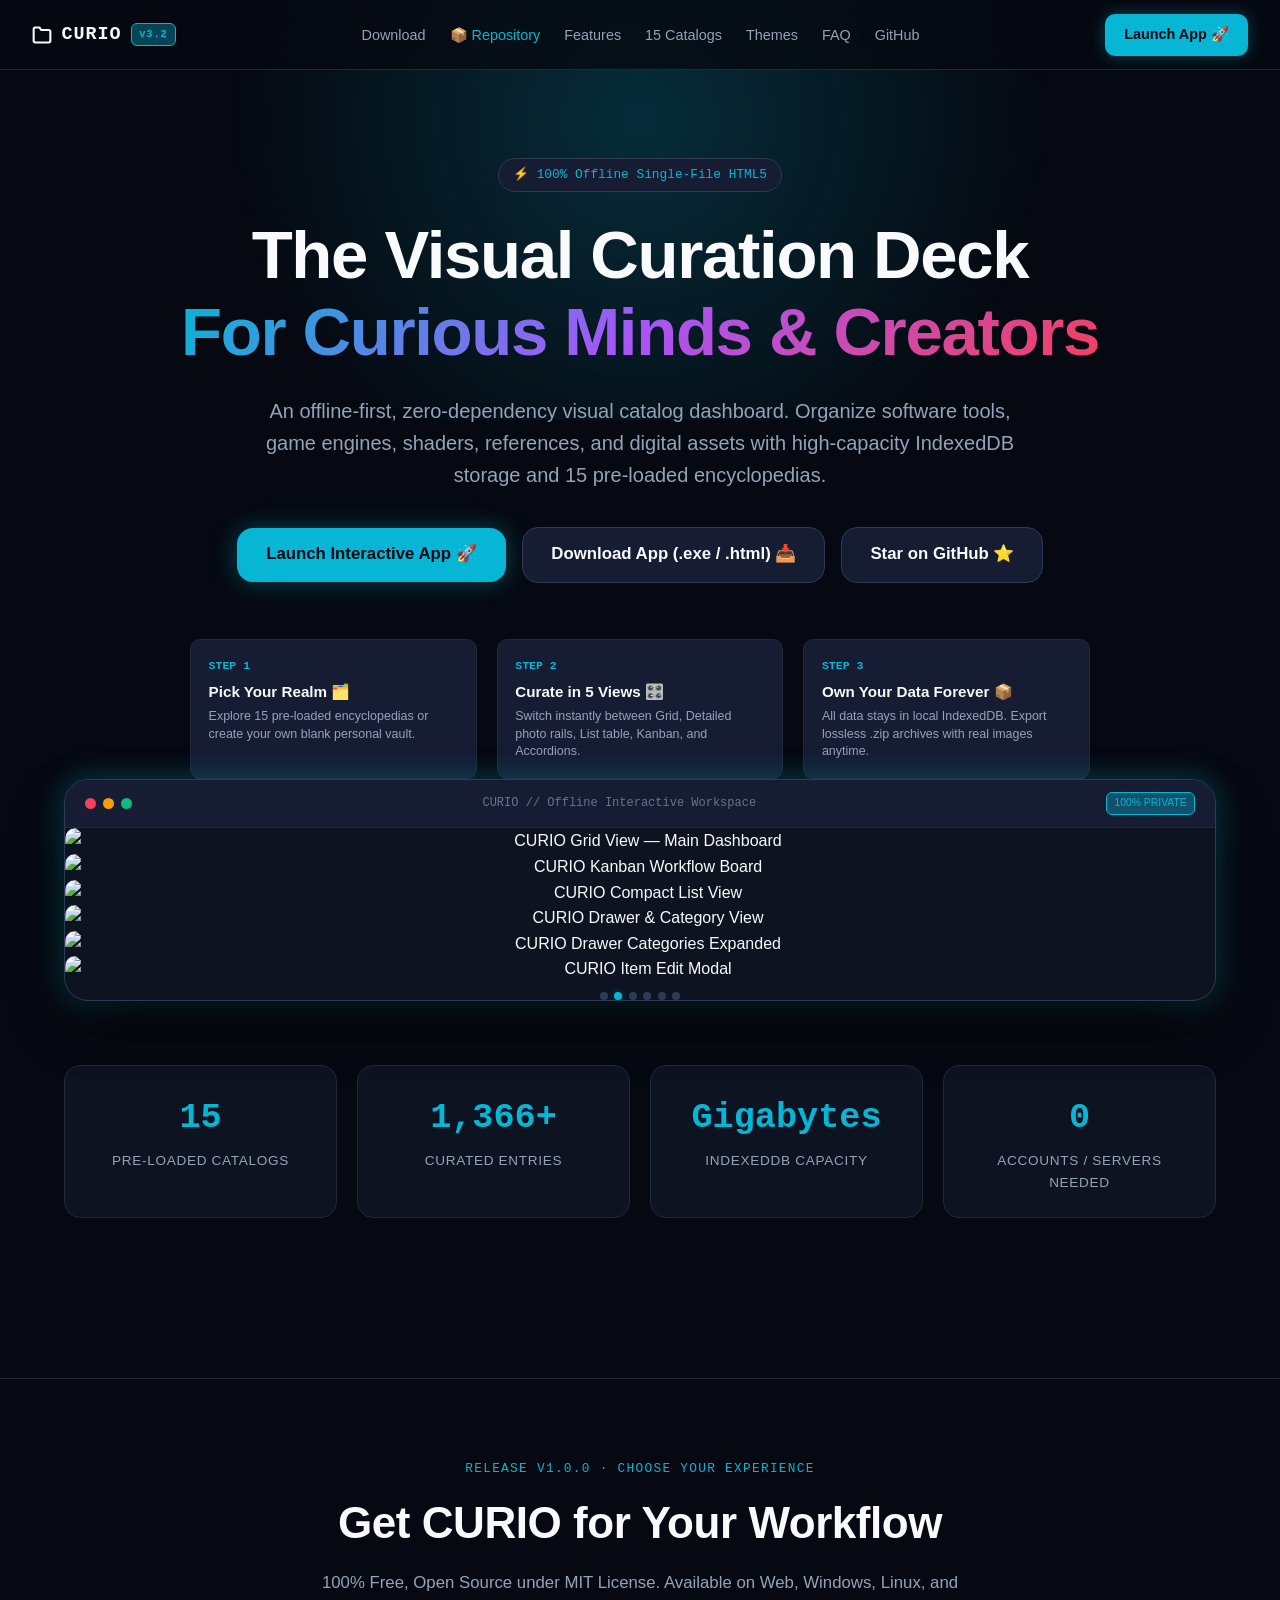
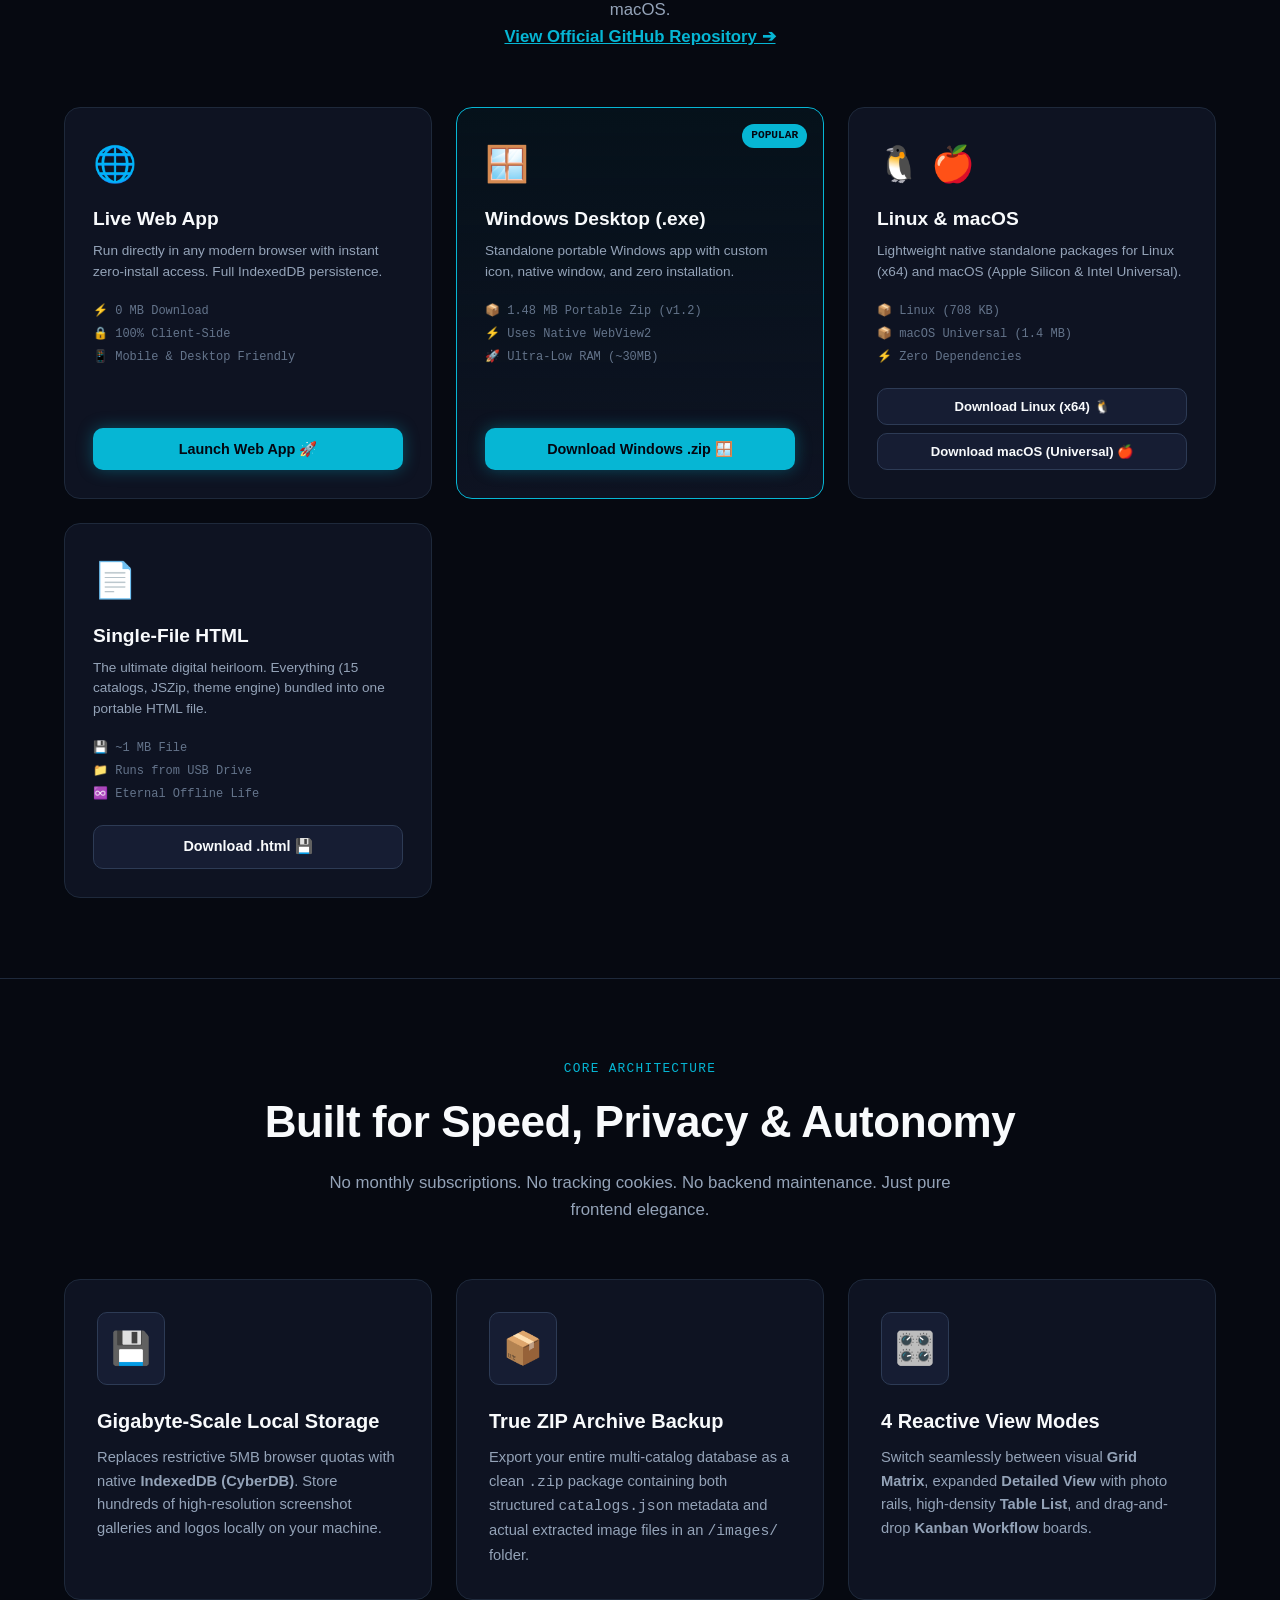
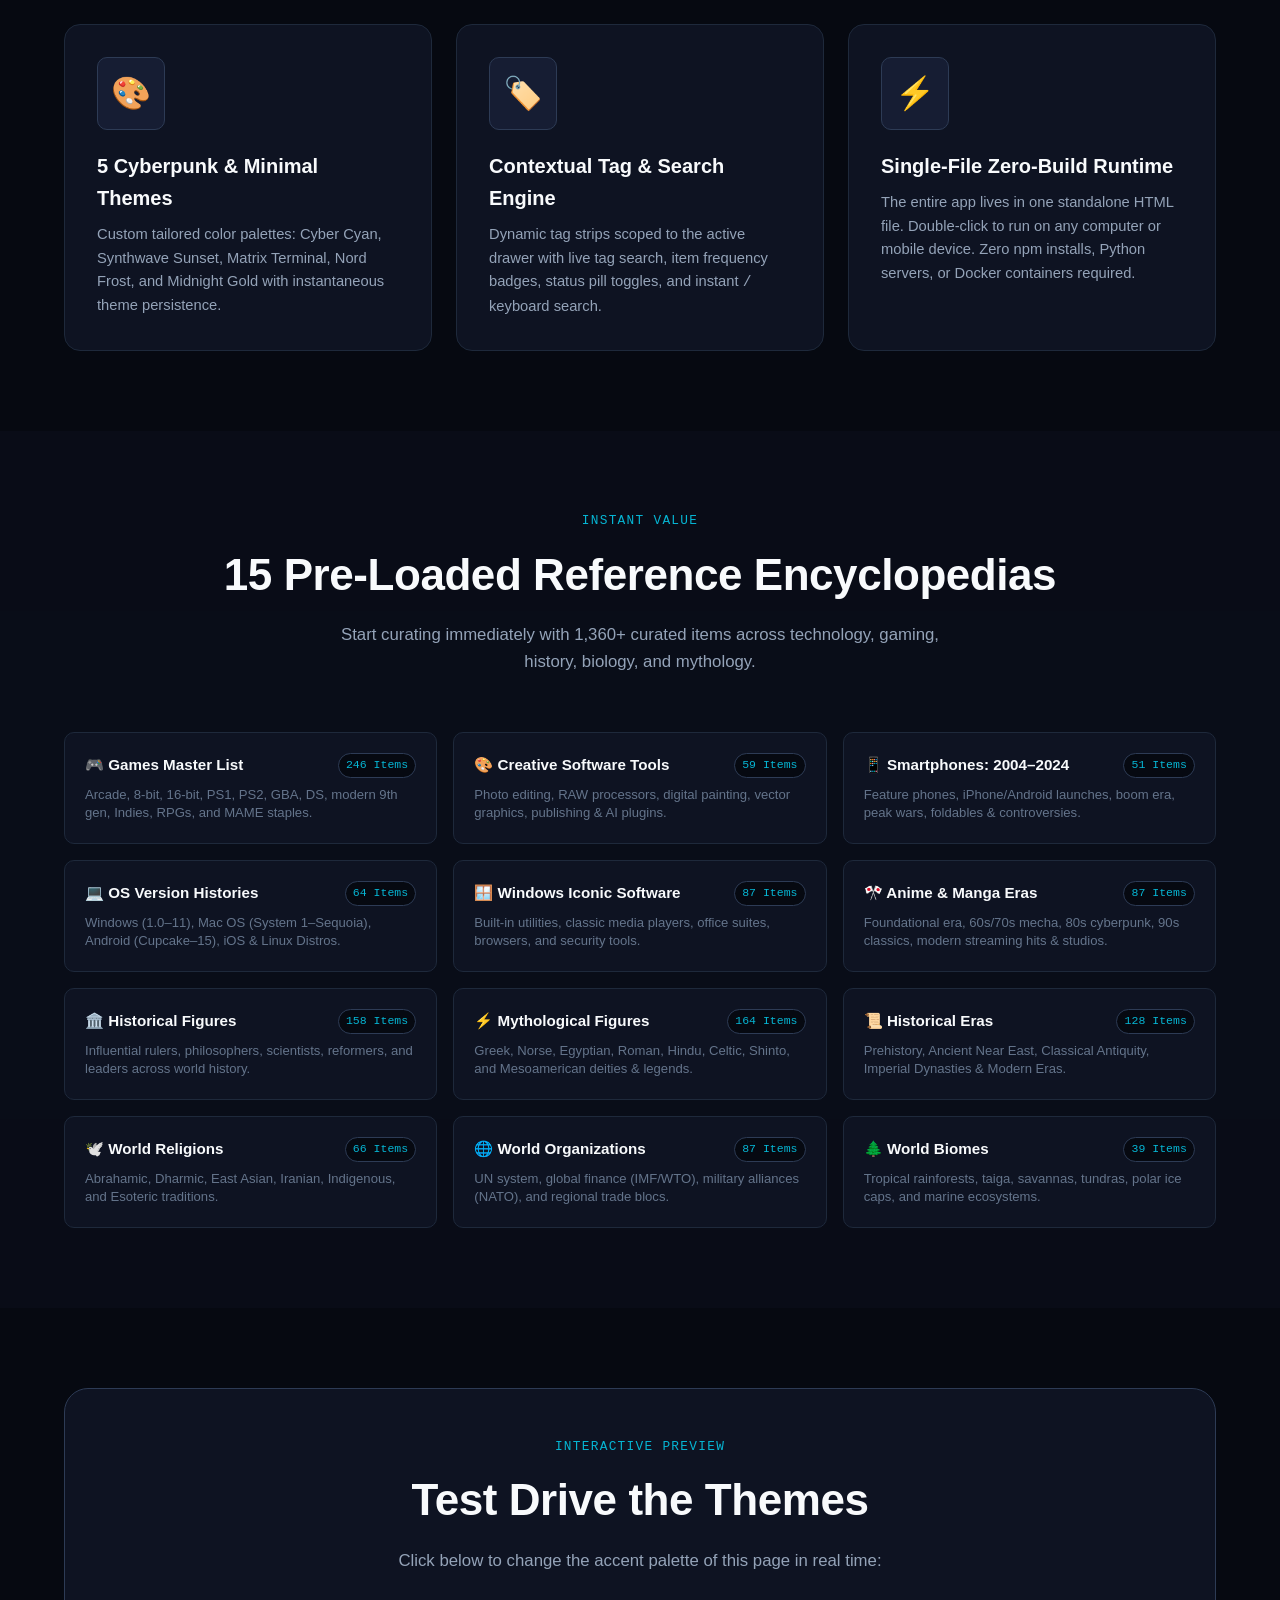
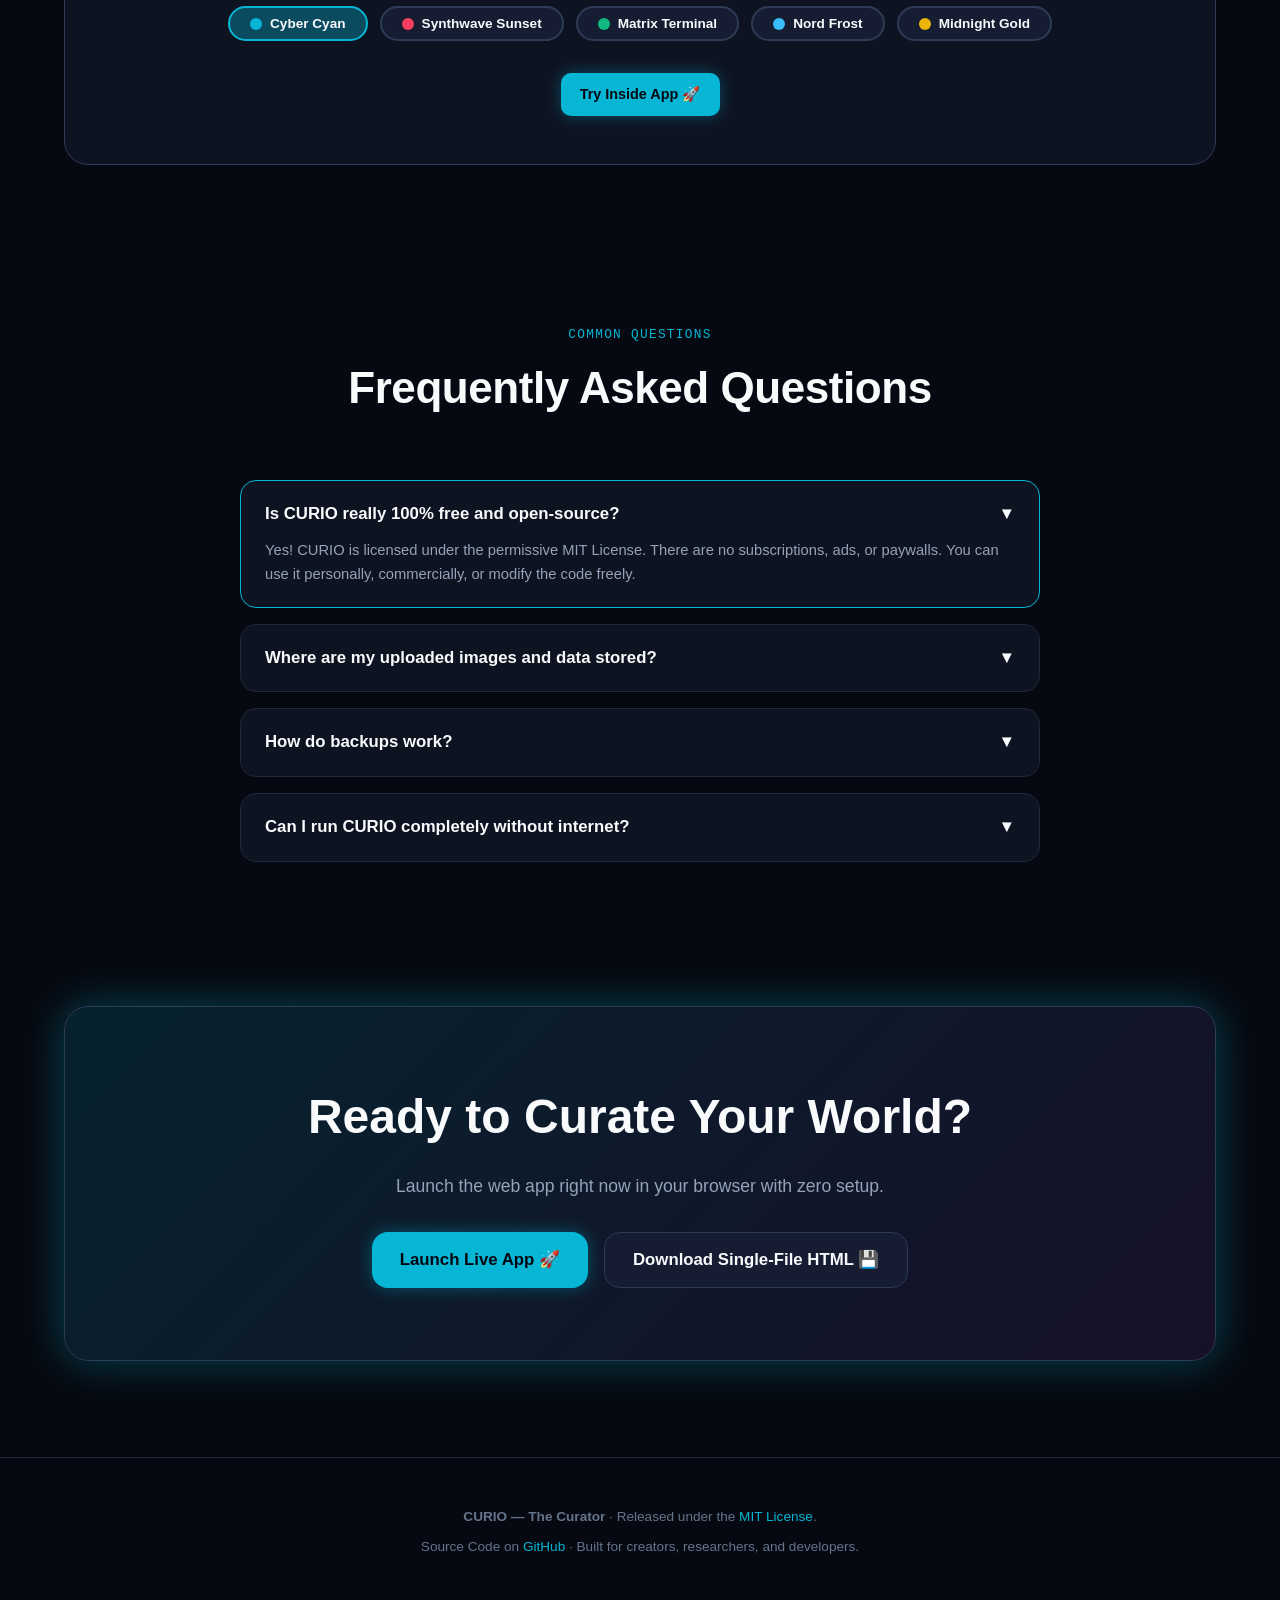
==== index.html @ 0dc80db2 "Fix dead links, update repository URLs to fldlvgox-ux/Curio, and update Windows v1.2 zip" ====
<!DOCTYPE html>
<html lang="en">
<head>
  <meta charset="UTF-8">
  <meta name="viewport" content="width=device-width, initial-scale=1.0">
  <link rel="icon" type="image/svg+xml" href="logo.svg">
  <title>CURIO — The Offline-First Visual Curator & Catalog Dashboard</title>
  <meta name="description" content="A lightweight, zero-dependency visual catalog and curation dashboard for game developers, digital artists, researchers, and creators. Powered by IndexedDB with 15 pre-loaded reference encyclopedias.">
  <meta property="og:title" content="CURIO — The Curator">
  <meta property="og:description" content="Offline-first, single-file visual catalog with 1,360+ curated items, IndexedDB gigabyte storage, and 5 cyberpunk themes.">
  <meta property="og:image" content="Screenshots/curio-dashboard.png">
  <meta property="og:type" content="website">

  <style>
    :root {
      --bg-base: #060911;
      --bg-surface: #0e1322;
      --bg-surface-raised: #161d33;
      --bg-surface-hover: #1e2745;
      --border-subtle: #1e293b;
      --border-medium: #2d3b55;
      --border-bright: #06b6d4;
      
      --text-main: #f8fafc;
      --text-muted: #94a3b8;
      --text-dim: #64748b;
      
      --accent-cyan: #06b6d4;
      --accent-cyan-glow: rgba(6, 182, 212, 0.35);
      --accent-magenta: #f43f5e;
      --accent-emerald: #10b981;
      --accent-amber: #f59e0b;
      --accent-purple: #a855f7;

      --radius-sm: 6px;
      --radius-md: 10px;
      --radius-lg: 16px;
      --radius-xl: 24px;
      --font-sans: -apple-system, BlinkMacSystemFont, "Segoe UI", Roboto, Oxygen, Ubuntu, Cantarell, "Helvetica Neue", sans-serif;
      --font-mono: ui-monospace, SFMono-Regular, Menlo, Monaco, Consolas, "Courier New", monospace;
    }

    [data-theme="synthwave"] {
      --bg-base: #0a0614;
      --bg-surface: #140d28;
      --bg-surface-raised: #20153f;
      --border-subtle: #291a52;
      --border-bright: #f43f5e;
      --accent-cyan: #f43f5e;
      --accent-cyan-glow: rgba(244, 63, 94, 0.35);
    }

    [data-theme="matrix"] {
      --bg-base: #020703;
      --bg-surface: #061208;
      --bg-surface-raised: #0d2210;
      --border-subtle: #133318;
      --border-bright: #10b981;
      --accent-cyan: #10b981;
      --accent-cyan-glow: rgba(16, 185, 129, 0.35);
    }

    [data-theme="nord"] {
      --bg-base: #12151c;
      --bg-surface: #1b202a;
      --bg-surface-raised: #242b39;
      --border-subtle: #2d3648;
      --border-bright: #38bdf8;
      --accent-cyan: #38bdf8;
      --accent-cyan-glow: rgba(56, 189, 248, 0.35);
    }

    [data-theme="midnight"] {
      --bg-base: #060608;
      --bg-surface: #0f0f13;
      --bg-surface-raised: #18181f;
      --border-subtle: #22222c;
      --border-bright: #eab308;
      --accent-cyan: #eab308;
      --accent-cyan-glow: rgba(234, 179, 8, 0.35);
    }

    * {
      box-sizing: border-box;
      margin: 0;
      padding: 0;
    }

    html {
      scroll-behavior: smooth;
    }

    body {
      font-family: var(--font-sans);
      background-color: var(--bg-base);
      color: var(--text-main);
      line-height: 1.6;
      overflow-x: hidden;
      transition: background-color 0.3s ease;
    }

    /* Ambient Glow Backgrounds */
    .ambient-glow {
      position: fixed;
      top: -20%;
      left: 50%;
      transform: translateX(-50%);
      width: 1000px;
      height: 600px;
      background: radial-gradient(circle, var(--accent-cyan-glow) 0%, rgba(0,0,0,0) 70%);
      pointer-events: none;
      z-index: 0;
      opacity: 0.6;
      transition: background 0.4s ease;
    }

    /* Navigation */
    .navbar {
      position: sticky;
      top: 0;
      z-index: 100;
      backdrop-filter: blur(16px);
      -webkit-backdrop-filter: blur(16px);
      background: rgba(6, 9, 17, 0.75);
      border-bottom: 1px solid var(--border-subtle);
      padding: 0.85rem 2rem;
      display: flex;
      align-items: center;
      justify-content: space-between;
    }

    .nav-brand {
      display: flex;
      align-items: center;
      gap: 0.6rem;
      text-decoration: none;
      color: var(--text-main);
      font-family: var(--font-mono);
      font-weight: 800;
      font-size: 1.15rem;
      letter-spacing: 0.05em;
    }

    .nav-badge {
      font-size: 0.65rem;
      background: var(--accent-cyan-glow);
      color: var(--accent-cyan);
      border: 1px solid var(--accent-cyan);
      padding: 0.15rem 0.45rem;
      border-radius: var(--radius-sm);
    }

    .nav-links {
      display: flex;
      align-items: center;
      gap: 1.5rem;
      list-style: none;
    }

    .nav-links a {
      color: var(--text-muted);
      text-decoration: none;
      font-size: 0.9rem;
      font-weight: 500;
      transition: color 0.15s ease;
    }

    .nav-links a:hover {
      color: var(--accent-cyan);
    }

    .nav-actions {
      display: flex;
      align-items: center;
      gap: 0.75rem;
    }

    /* Buttons */
    .btn {
      display: inline-flex;
      align-items: center;
      justify-content: center;
      gap: 0.5rem;
      padding: 0.6rem 1.2rem;
      border-radius: var(--radius-md);
      font-size: 0.9rem;
      font-weight: 600;
      cursor: pointer;
      text-decoration: none;
      transition: all 0.2s ease;
      border: none;
    }

    .btn-primary {
      background: var(--accent-cyan);
      color: #040711;
      box-shadow: 0 0 16px var(--accent-cyan-glow);
    }

    .btn-primary:hover {
      transform: translateY(-2px);
      box-shadow: 0 0 24px var(--accent-cyan-glow);
    }

    .btn-secondary {
      background: var(--bg-surface-raised);
      color: var(--text-main);
      border: 1px solid var(--border-medium);
    }

    .btn-secondary:hover {
      background: var(--bg-surface-hover);
      border-color: var(--accent-cyan);
      color: var(--accent-cyan);
    }

    .btn-lg {
      padding: 0.85rem 1.75rem;
      font-size: 1.05rem;
      border-radius: var(--radius-lg);
    }

    /* Container */
    .container {
      max-width: 1200px;
      margin: 0 auto;
      padding: 0 1.5rem;
      position: relative;
      z-index: 1;
    }

    /* Hero Section */
    .hero {
      padding: 5.5rem 0 4rem;
      text-align: center;
    }

    .hero-pill {
      display: inline-flex;
      align-items: center;
      gap: 0.5rem;
      padding: 0.35rem 0.85rem;
      border-radius: 9999px;
      background: var(--bg-surface-raised);
      border: 1px solid var(--border-medium);
      color: var(--accent-cyan);
      font-family: var(--font-mono);
      font-size: 0.8rem;
      margin-bottom: 1.5rem;
    }

    .hero-title {
      font-size: clamp(2.5rem, 6vw, 4.2rem);
      font-weight: 800;
      line-height: 1.15;
      letter-spacing: -0.02em;
      margin-bottom: 1.5rem;
    }

    .hero-title .gradient-text {
      background: linear-gradient(135deg, var(--accent-cyan) 0%, #a855f7 50%, #f43f5e 100%);
      -webkit-background-clip: text;
      -webkit-text-fill-color: transparent;
    }

    .hero-subtitle {
      font-size: clamp(1.05rem, 2vw, 1.25rem);
      color: var(--text-muted);
      max-width: 760px;
      margin: 0 auto 2.25rem;
      font-weight: 400;
    }

    .hero-cta-row {
      display: flex;
      align-items: center;
      justify-content: center;
      gap: 1rem;
      flex-wrap: wrap;
      margin-bottom: 3.5rem;
    }

    /* Hero App Window Preview */
    .hero-window {
      background: var(--bg-surface);
      border: 1px solid var(--border-medium);
      border-radius: var(--radius-xl);
      box-shadow: 0 25px 60px -15px rgba(0,0,0,0.8), 0 0 30px var(--accent-cyan-glow);
      overflow: hidden;
      position: relative;
    }

    .window-header {
      background: var(--bg-surface-raised);
      border-bottom: 1px solid var(--border-subtle);
      padding: 0.75rem 1.25rem;
      display: flex;
      align-items: center;
      justify-content: space-between;
    }

    .window-dots {
      display: flex;
      gap: 0.45rem;
    }

    .window-dot {
      width: 11px;
      height: 11px;
      border-radius: 50%;
    }

    .hero-window img {
      width: 100%;
      height: auto;
      display: block;
    }

    /* Badges Ribbon */
    .stats-ribbon {
      display: grid;
      grid-template-columns: repeat(auto-fit, minmax(200px, 1fr));
      gap: 1.25rem;
      margin: 4rem 0 6rem;
    }

    .stat-box {
      background: var(--bg-surface);
      border: 1px solid var(--border-subtle);
      border-radius: var(--radius-lg);
      padding: 1.5rem;
      text-align: center;
    }

    .stat-number {
      font-size: 2.2rem;
      font-weight: 800;
      color: var(--accent-cyan);
      font-family: var(--font-mono);
      margin-bottom: 0.25rem;
    }

    .stat-label {
      font-size: 0.85rem;
      color: var(--text-muted);
      text-transform: uppercase;
      letter-spacing: 0.05em;
    }

    /* Section Styles */
    .section {
      padding: 5rem 0;
    }

    .section-header {
      text-align: center;
      margin-bottom: 3.5rem;
    }

    .section-tag {
      font-family: var(--font-mono);
      font-size: 0.8rem;
      color: var(--accent-cyan);
      text-transform: uppercase;
      letter-spacing: 0.1em;
      margin-bottom: 0.5rem;
      display: block;
    }

    .section-title {
      font-size: clamp(2rem, 4vw, 2.75rem);
      font-weight: 800;
      letter-spacing: -0.01em;
      margin-bottom: 0.75rem;
    }

    .section-subtitle {
      font-size: 1.05rem;
      color: var(--text-muted);
      max-width: 650px;
      margin: 0 auto;
    }

    /* Feature Cards */
    .feature-grid {
      display: grid;
      grid-template-columns: repeat(auto-fit, minmax(320px, 1fr));
      gap: 1.5rem;
    }

    .feature-card {
      background: var(--bg-surface);
      border: 1px solid var(--border-subtle);
      border-radius: var(--radius-lg);
      padding: 2rem;
      transition: all 0.25s ease;
      position: relative;
      overflow: hidden;
    }

    .feature-card:hover {
      border-color: var(--border-bright);
      transform: translateY(-4px);
      box-shadow: 0 15px 35px -10px rgba(0,0,0,0.5);
    }

    .feature-icon {
      font-size: 2rem;
      margin-bottom: 1.25rem;
      display: inline-block;
      padding: 0.6rem 0.8rem;
      border-radius: var(--radius-md);
      background: var(--bg-surface-raised);
      border: 1px solid var(--border-medium);
    }

    .feature-title {
      font-size: 1.25rem;
      font-weight: 700;
      margin-bottom: 0.6rem;
      color: var(--text-main);
    }

    .feature-desc {
      color: var(--text-muted);
      font-size: 0.92rem;
      line-height: 1.6;
    }

    /* Catalogs Grid */
    .catalogs-grid {
      display: grid;
      grid-template-columns: repeat(auto-fit, minmax(280px, 1fr));
      gap: 1rem;
    }

    .catalog-item-card {
      background: var(--bg-surface);
      border: 1px solid var(--border-subtle);
      border-radius: var(--radius-md);
      padding: 1.25rem;
      display: flex;
      flex-direction: column;
      gap: 0.5rem;
      transition: all 0.2s ease;
    }

    .catalog-item-card:hover {
      background: var(--bg-surface-raised);
      border-color: var(--accent-cyan);
    }

    .cat-head {
      display: flex;
      align-items: center;
      justify-content: space-between;
    }

    .cat-title {
      font-weight: 700;
      font-size: 0.95rem;
      color: var(--text-main);
    }

    .cat-badge {
      font-family: var(--font-mono);
      font-size: 0.72rem;
      background: var(--bg-base);
      color: var(--accent-cyan);
      border: 1px solid var(--border-medium);
      padding: 0.15rem 0.45rem;
      border-radius: 9999px;
    }

    .cat-desc {
      font-size: 0.82rem;
      color: var(--text-dim);
      line-height: 1.4;
    }

    /* Interactive Theme Preview Box */
    .theme-showcase {
      background: var(--bg-surface);
      border: 1px solid var(--border-medium);
      border-radius: var(--radius-xl);
      padding: 3rem 2rem;
      text-align: center;
    }

    .theme-picker-row {
      display: flex;
      justify-content: center;
      gap: 0.75rem;
      flex-wrap: wrap;
      margin: 2rem 0;
    }

    .theme-pill-btn {
      background: var(--bg-surface-raised);
      border: 2px solid var(--border-medium);
      border-radius: 9999px;
      padding: 0.5rem 1.25rem;
      color: var(--text-main);
      font-size: 0.85rem;
      font-weight: 600;
      cursor: pointer;
      display: flex;
      align-items: center;
      gap: 0.5rem;
      transition: all 0.15s ease;
    }

    .theme-pill-btn:hover {
      border-color: var(--border-bright);
    }

    .theme-pill-btn.active {
      border-color: var(--accent-cyan);
      background: var(--accent-cyan-glow);
    }

    /* FAQ Accordion */
    .faq-list {
      max-width: 800px;
      margin: 0 auto;
      display: flex;
      flex-direction: column;
      gap: 1rem;
    }

    .faq-item {
      background: var(--bg-surface);
      border: 1px solid var(--border-subtle);
      border-radius: var(--radius-lg);
      padding: 1.25rem 1.5rem;
      cursor: pointer;
      transition: all 0.2s ease;
    }

    .faq-item:hover {
      border-color: var(--border-medium);
    }

    .faq-question {
      font-weight: 700;
      font-size: 1.05rem;
      display: flex;
      justify-content: space-between;
      align-items: center;
    }

    .faq-answer {
      margin-top: 0.75rem;
      color: var(--text-muted);
      font-size: 0.92rem;
      line-height: 1.6;
      display: none;
    }

    .faq-item.open .faq-answer {
      display: block;
    }

    .faq-item.open {
      border-color: var(--accent-cyan);
    }

    /* CTA Section */
    .cta-banner {
      background: linear-gradient(135deg, rgba(6, 182, 212, 0.15) 0%, rgba(168, 85, 247, 0.1) 100%);
      border: 1px solid var(--border-medium);
      border-radius: var(--radius-xl);
      padding: 4.5rem 2rem;
      text-align: center;
      margin: 4rem 0 6rem;
      box-shadow: 0 0 40px var(--accent-cyan-glow);
    }

    /* Footer */
    .footer {
      border-top: 1px solid var(--border-subtle);
      padding: 3rem 0;
      text-align: center;
      color: var(--text-dim);
      font-size: 0.85rem;
    }

    .footer a {
      color: var(--accent-cyan);
      text-decoration: none;
    }

    @media (max-width: 768px) {
      .nav-links { display: none; }
      .hero { padding: 3.5rem 0 2.5rem; }
    }
  
    /* Screenshot Carousel */
    .screenshot-carousel {
      width: 100%;
      position: relative;
      border-radius: var(--radius-md);
      overflow: hidden;
    }

    .carousel-img {
      width: 100%;
      display: none;
      border-radius: var(--radius-md);
      object-fit: cover;
    }

    .carousel-img.active {
      display: block;
      animation: fadeInSlide 0.4s ease;
    }

    @keyframes fadeInSlide {
      from { opacity: 0; transform: scale(0.98); }
      to { opacity: 1; transform: scale(1); }
    }

    .carousel-dots {
      display: flex;
      justify-content: center;
      gap: 0.4rem;
      margin-top: 0.6rem;
    }

    .carousel-dot {
      width: 8px;
      height: 8px;
      border-radius: 50%;
      background: var(--border-medium);
      cursor: pointer;
      transition: background 0.2s ease;
    }

    .carousel-dot.active {
      background: var(--accent-cyan);
      box-shadow: 0 0 6px var(--accent-cyan-glow);
    }

  
    /* --- 3-TIER DOWNLOAD MATRIX --- */
    .download-grid {
      display: grid;
      grid-template-columns: repeat(auto-fit, minmax(280px, 1fr));
      gap: 1.5rem;
      margin-top: 2rem;
    }

    .download-card {
      background: var(--bg-surface);
      border: 1px solid var(--border-subtle);
      border-radius: var(--radius-lg);
      padding: 1.75rem;
      display: flex;
      flex-direction: column;
      justify-content: space-between;
      position: relative;
      overflow: hidden;
      transition: all 0.25s ease;
    }

    .download-card:hover {
      border-color: var(--accent-cyan);
      transform: translateY(-4px);
      box-shadow: 0 15px 35px -10px rgba(0, 0, 0, 0.8), 0 0 20px var(--accent-cyan-glow);
    }

    .download-card.featured {
      border-color: var(--accent-cyan);
      background: linear-gradient(180deg, rgba(6, 182, 212, 0.05) 0%, var(--bg-surface) 100%);
    }

    .download-card-badge {
      position: absolute;
      top: 1rem;
      right: 1rem;
      font-family: var(--font-mono);
      font-size: 0.7rem;
      padding: 0.2rem 0.55rem;
      border-radius: 9999px;
      font-weight: 700;
      background: var(--accent-cyan);
      color: #040711;
    }

    .download-card-icon {
      font-size: 2.2rem;
      margin-bottom: 0.75rem;
    }

    .download-card-title {
      font-size: 1.2rem;
      font-weight: 800;
      color: var(--text-main);
      margin-bottom: 0.4rem;
    }

    .download-card-desc {
      font-size: 0.85rem;
      color: var(--text-muted);
      line-height: 1.5;
      margin-bottom: 1.25rem;
    }

    .download-card-meta {
      font-family: var(--font-mono);
      font-size: 0.75rem;
      color: var(--text-dim);
      margin-bottom: 1.25rem;
      display: flex;
      flex-direction: column;
      gap: 0.25rem;
    }

  </style>
</head>
<body>

  <div class="ambient-glow"></div>

  <!-- Navbar -->
  <header class="navbar">
    <a href="#" class="nav-brand">
      <svg width="20" height="20" viewBox="0 0 24 24" fill="none" stroke="currentColor" stroke-width="2.5"><path d="M22 19a2 2 0 0 1-2 2H4a2 2 0 0 1-2-2V5a2 2 0 0 1 2-2h5l2 3h9a2 2 0 0 1 2 2z"></path></svg>
      CURIO
      <span class="nav-badge">v3.2</span>
    </a>

    <ul class="nav-links">
      <li><a href="#downloads">Download</a></li>
      <li><a href="https://github.com/fldlvgox-ux/Curio" target="_blank" style="color:var(--accent-cyan);">📦 Repository</a></li>
      <li><a href="#features">Features</a></li>
      <li><a href="#catalogs">15 Catalogs</a></li>
      <li><a href="#themes">Themes</a></li>
      <li><a href="#faq">FAQ</a></li>
      <li><a href="https://github.com/fldlvgox-ux/Curio" target="_blank">GitHub</a></li>
    </ul>

    <div class="nav-actions">
      <a href="app.html" class="btn btn-primary" title="Launch the Curio App in your browser">Launch App 🚀</a>
    </div>
  </header>

  <!-- Hero -->
  <section class="hero">
    <div class="container">
      <div class="hero-pill">
        <span>⚡ 100% Offline Single-File HTML5</span>
      </div>

      <h1 class="hero-title">
        The Visual Curation Deck <br>
        <span class="gradient-text">For Curious Minds & Creators</span>
      </h1>

      <p class="hero-subtitle">
        An offline-first, zero-dependency visual catalog dashboard. Organize software tools, game engines, shaders, references, and digital assets with high-capacity IndexedDB storage and 15 pre-loaded encyclopedias.
      </p>

      <div class="hero-cta-row">
        <a href="app.html" class="btn btn-primary btn-lg" style="font-size:1.05rem; padding: 0.85rem 1.85rem; box-shadow: 0 0 25px var(--accent-cyan-glow);">Launch Interactive App 🚀</a>
        <a href="#downloads" class="btn btn-secondary btn-lg">Download App (.exe / .html) 📥</a>
        <a href="https://github.com/fldlvgox-ux/Curio" target="_blank" class="btn btn-secondary btn-lg">Star on GitHub ⭐</a>
      </div>

            <!-- 3-Step Simplicity Roadmap -->
      <div style="display:grid; grid-template-columns: repeat(auto-fit, minmax(220px, 1fr)); gap:1.25rem; max-width: 900px; margin: 2.5rem auto 0 auto; text-align: left;">
        <div style="background: var(--bg-surface-raised); border: 1px solid var(--border-subtle); border-radius: var(--radius-md); padding: 1.1rem;">
          <div style="font-family: var(--font-mono); font-size: 0.72rem; color: var(--accent-cyan); font-weight: 700; margin-bottom: 0.25rem;">STEP 1</div>
          <div style="font-size: 0.95rem; font-weight: 700; color: var(--text-main); margin-bottom: 0.25rem;">Pick Your Realm 🗂️</div>
          <div style="font-size: 0.78rem; color: var(--text-muted); line-height: 1.4;">Explore 15 pre-loaded encyclopedias or create your own blank personal vault.</div>
        </div>

        <div style="background: var(--bg-surface-raised); border: 1px solid var(--border-subtle); border-radius: var(--radius-md); padding: 1.1rem;">
          <div style="font-family: var(--font-mono); font-size: 0.72rem; color: var(--accent-cyan); font-weight: 700; margin-bottom: 0.25rem;">STEP 2</div>
          <div style="font-size: 0.95rem; font-weight: 700; color: var(--text-main); margin-bottom: 0.25rem;">Curate in 5 Views 🎛️</div>
          <div style="font-size: 0.78rem; color: var(--text-muted); line-height: 1.4;">Switch instantly between Grid, Detailed photo rails, List table, Kanban, and Accordions.</div>
        </div>

        <div style="background: var(--bg-surface-raised); border: 1px solid var(--border-subtle); border-radius: var(--radius-md); padding: 1.1rem;">
          <div style="font-family: var(--font-mono); font-size: 0.72rem; color: var(--accent-cyan); font-weight: 700; margin-bottom: 0.25rem;">STEP 3</div>
          <div style="font-size: 0.95rem; font-weight: 700; color: var(--text-main); margin-bottom: 0.25rem;">Own Your Data Forever 📦</div>
          <div style="font-size: 0.78rem; color: var(--text-muted); line-height: 1.4;">All data stays in local IndexedDB. Export lossless .zip archives with real images anytime.</div>
        </div>
      </div>

      <!-- App Preview Window -->
      <div class="hero-window">
        <div class="window-header">
          <div class="window-dots">
            <span class="window-dot" style="background:#f43f5e;"></span>
            <span class="window-dot" style="background:#f59e0b;"></span>
            <span class="window-dot" style="background:#10b981;"></span>
          </div>
          <span style="font-family:var(--font-mono); font-size:0.75rem; color:var(--text-dim);">CURIO // Offline Interactive Workspace</span>
          <span class="nav-badge">100% PRIVATE</span>
        </div>
        <div class="screenshot-carousel" id="screenshot-carousel">
  <img class="carousel-img active" src="Screenshots/curio-dashboard.png" alt="CURIO Grid View — Main Dashboard">
  <img class="carousel-img" src="Screenshots/Kanban View.png" alt="CURIO Kanban Workflow Board">
  <img class="carousel-img" src="Screenshots/List-view.png" alt="CURIO Compact List View">
  <img class="carousel-img" src="Screenshots/Drawer-View.png" alt="CURIO Drawer & Category View">
  <img class="carousel-img" src="Screenshots/Drawer-view_2.png" alt="CURIO Drawer Categories Expanded">
  <img class="carousel-img" src="Screenshots/Edit-view.png" alt="CURIO Item Edit Modal">
  <div class="carousel-dots" id="carousel-dots"></div>
</div>
      </div>

      <!-- Stats Ribbon -->
      <div class="stats-ribbon">
        <div class="stat-box">
          <div class="stat-number">15</div>
          <div class="stat-label">Pre-Loaded Catalogs</div>
        </div>
        <div class="stat-box">
          <div class="stat-number">1,366+</div>
          <div class="stat-label">Curated Entries</div>
        </div>
        <div class="stat-box">
          <div class="stat-number">Gigabytes</div>
          <div class="stat-label">IndexedDB Capacity</div>
        </div>
        <div class="stat-box">
          <div class="stat-number">0</div>
          <div class="stat-label">Accounts / Servers Needed</div>
        </div>
      </div>
    </div>
  </section>

    <!-- Download Options Matrix Section -->
  <section class="section" id="downloads" style="background: var(--bg-base); border-top: 1px solid var(--border-subtle); border-bottom: 1px solid var(--border-subtle);">
    <div class="container">
      <div class="section-header">
        <span class="section-tag">Release v1.0.0 · Choose Your Experience</span>
        <h2 class="section-title">Get CURIO for Your Workflow</h2>
        <p class="section-subtitle">100% Free, Open Source under MIT License. Available on Web, Windows, Linux, and macOS. <br>
          <a href="https://github.com/fldlvgox-ux/Curio" target="_blank" style="color:var(--accent-cyan); font-weight:600; text-decoration:underline;">View Official GitHub Repository ➔</a>
        </p>
      </div>

            <div class="download-grid">
        <!-- Card 1: Web App -->
        <div class="download-card">
          <div>
            <div class="download-card-icon">🌐</div>
            <h3 class="download-card-title">Live Web App</h3>
            <p class="download-card-desc">Run directly in any modern browser with instant zero-install access. Full IndexedDB persistence.</p>
            <div class="download-card-meta">
              <span>⚡ 0 MB Download</span>
              <span>🔒 100% Client-Side</span>
              <span>📱 Mobile & Desktop Friendly</span>
            </div>
          </div>
          <a href="app.html" class="btn btn-primary" style="width:100%; justify-content:center;">Launch Web App 🚀</a>
        </div>

        <!-- Card 2: Windows Desktop (.exe) -->
        <div class="download-card featured">
          <span class="download-card-badge">POPULAR</span>
          <div>
            <div class="download-card-icon">🪟</div>
            <h3 class="download-card-title">Windows Desktop (.exe)</h3>
            <p class="download-card-desc">Standalone portable Windows app with custom icon, native window, and zero installation.</p>
            <div class="download-card-meta">
              <span>📦 1.48 MB Portable Zip (v1.2)</span>
              <span>⚡ Uses Native WebView2</span>
              <span>🚀 Ultra-Low RAM (~30MB)</span>
            </div>
          </div>
          <a href="CURIO-v1.2-Windows.zip" download="CURIO-v1.2-Windows.zip" class="btn btn-primary" style="width:100%; justify-content:center;">Download Windows .zip 🪟</a>
        </div>

        <!-- Card 3: Linux & macOS Desktop -->
        <div class="download-card">
          <div>
            <div class="download-card-icon">🐧 🍎</div>
            <h3 class="download-card-title">Linux & macOS</h3>
            <p class="download-card-desc">Lightweight native standalone packages for Linux (x64) and macOS (Apple Silicon & Intel Universal).</p>
            <div class="download-card-meta">
              <span>📦 Linux (708 KB)</span>
              <span>📦 macOS Universal (1.4 MB)</span>
              <span>⚡ Zero Dependencies</span>
            </div>
          </div>
          <div style="display:flex; gap:0.5rem; flex-direction:column;">
            <a href="CURIO-v1.0-Linux-x64.zip" download="CURIO-v1.0-Linux-x64.zip" class="btn btn-secondary" style="width:100%; justify-content:center; font-size:0.82rem; padding:0.45rem;">Download Linux (x64) 🐧</a>
            <a href="CURIO-v1.0-macOS-Universal.zip" download="CURIO-v1.0-macOS-Universal.zip" class="btn btn-secondary" style="width:100%; justify-content:center; font-size:0.82rem; padding:0.45rem;">Download macOS (Universal) 🍎</a>
          </div>
        </div>

        <!-- Card 4: Standalone Single-File HTML -->
        <div class="download-card">
          <div>
            <div class="download-card-icon">📄</div>
            <h3 class="download-card-title">Single-File HTML</h3>
            <p class="download-card-desc">The ultimate digital heirloom. Everything (15 catalogs, JSZip, theme engine) bundled into one portable HTML file.</p>
            <div class="download-card-meta">
              <span>💾 ~1 MB File</span>
              <span>📁 Runs from USB Drive</span>
              <span>♾️ Eternal Offline Life</span>
            </div>
          </div>
          <a href="app.html" download="curio-the-curator.html" class="btn btn-secondary" style="width:100%; justify-content:center;">Download .html 💾</a>
        </div>
      </div>
    </div>
  </section>

  <!-- Core Features -->
  <section class="section" id="features">
    <div class="container">
      <div class="section-header">
        <span class="section-tag">Core Architecture</span>
        <h2 class="section-title">Built for Speed, Privacy & Autonomy</h2>
        <p class="section-subtitle">No monthly subscriptions. No tracking cookies. No backend maintenance. Just pure frontend elegance.</p>
      </div>

      <div class="feature-grid">
        <div class="feature-card">
          <div class="feature-icon">💾</div>
          <h3 class="feature-title">Gigabyte-Scale Local Storage</h3>
          <p class="feature-desc">Replaces restrictive 5MB browser quotas with native <strong>IndexedDB (CyberDB)</strong>. Store hundreds of high-resolution screenshot galleries and logos locally on your machine.</p>
        </div>

        <div class="feature-card">
          <div class="feature-icon">📦</div>
          <h3 class="feature-title">True ZIP Archive Backup</h3>
          <p class="feature-desc">Export your entire multi-catalog database as a clean <code>.zip</code> package containing both structured <code>catalogs.json</code> metadata and actual extracted image files in an <code>/images/</code> folder.</p>
        </div>

        <div class="feature-card">
          <div class="feature-icon">🎛️</div>
          <h3 class="feature-title">4 Reactive View Modes</h3>
          <p class="feature-desc">Switch seamlessly between visual <strong>Grid Matrix</strong>, expanded <strong>Detailed View</strong> with photo rails, high-density <strong>Table List</strong>, and drag-and-drop <strong>Kanban Workflow</strong> boards.</p>
        </div>

        <div class="feature-card">
          <div class="feature-icon">🎨</div>
          <h3 class="feature-title">5 Cyberpunk & Minimal Themes</h3>
          <p class="feature-desc">Custom tailored color palettes: Cyber Cyan, Synthwave Sunset, Matrix Terminal, Nord Frost, and Midnight Gold with instantaneous theme persistence.</p>
        </div>

        <div class="feature-card">
          <div class="feature-icon">🏷️</div>
          <h3 class="feature-title">Contextual Tag & Search Engine</h3>
          <p class="feature-desc">Dynamic tag strips scoped to the active drawer with live tag search, item frequency badges, status pill toggles, and instant <code>/</code> keyboard search.</p>
        </div>

        <div class="feature-card">
          <div class="feature-icon">⚡</div>
          <h3 class="feature-title">Single-File Zero-Build Runtime</h3>
          <p class="feature-desc">The entire app lives in one standalone HTML file. Double-click to run on any computer or mobile device. Zero npm installs, Python servers, or Docker containers required.</p>
        </div>
      </div>
    </div>
  </section>

  <!-- Pre-loaded Catalogs Showcase -->
  <section class="section" id="catalogs" style="background: rgba(14, 19, 34, 0.4);">
    <div class="container">
      <div class="section-header">
        <span class="section-tag">Instant Value</span>
        <h2 class="section-title">15 Pre-Loaded Reference Encyclopedias</h2>
        <p class="section-subtitle">Start curating immediately with 1,360+ curated items across technology, gaming, history, biology, and mythology.</p>
      </div>

      <div class="catalogs-grid">
        <div class="catalog-item-card">
          <div class="cat-head">
            <span class="cat-title">🎮 Games Master List</span>
            <span class="cat-badge">246 Items</span>
          </div>
          <p class="cat-desc">Arcade, 8-bit, 16-bit, PS1, PS2, GBA, DS, modern 9th gen, Indies, RPGs, and MAME staples.</p>
        </div>

        <div class="catalog-item-card">
          <div class="cat-head">
            <span class="cat-title">🎨 Creative Software Tools</span>
            <span class="cat-badge">59 Items</span>
          </div>
          <p class="cat-desc">Photo editing, RAW processors, digital painting, vector graphics, publishing & AI plugins.</p>
        </div>

        <div class="catalog-item-card">
          <div class="cat-head">
            <span class="cat-title">📱 Smartphones: 2004–2024</span>
            <span class="cat-badge">51 Items</span>
          </div>
          <p class="cat-desc">Feature phones, iPhone/Android launches, boom era, peak wars, foldables & controversies.</p>
        </div>

        <div class="catalog-item-card">
          <div class="cat-head">
            <span class="cat-title">💻 OS Version Histories</span>
            <span class="cat-badge">64 Items</span>
          </div>
          <p class="cat-desc">Windows (1.0–11), Mac OS (System 1–Sequoia), Android (Cupcake–15), iOS & Linux Distros.</p>
        </div>

        <div class="catalog-item-card">
          <div class="cat-head">
            <span class="cat-title">🪟 Windows Iconic Software</span>
            <span class="cat-badge">87 Items</span>
          </div>
          <p class="cat-desc">Built-in utilities, classic media players, office suites, browsers, and security tools.</p>
        </div>

        <div class="catalog-item-card">
          <div class="cat-head">
            <span class="cat-title">🎌 Anime & Manga Eras</span>
            <span class="cat-badge">87 Items</span>
          </div>
          <p class="cat-desc">Foundational era, 60s/70s mecha, 80s cyberpunk, 90s classics, modern streaming hits & studios.</p>
        </div>

        <div class="catalog-item-card">
          <div class="cat-head">
            <span class="cat-title">🏛️ Historical Figures</span>
            <span class="cat-badge">158 Items</span>
          </div>
          <p class="cat-desc">Influential rulers, philosophers, scientists, reformers, and leaders across world history.</p>
        </div>

        <div class="catalog-item-card">
          <div class="cat-head">
            <span class="cat-title">⚡ Mythological Figures</span>
            <span class="cat-badge">164 Items</span>
          </div>
          <p class="cat-desc">Greek, Norse, Egyptian, Roman, Hindu, Celtic, Shinto, and Mesoamerican deities & legends.</p>
        </div>

        <div class="catalog-item-card">
          <div class="cat-head">
            <span class="cat-title">📜 Historical Eras</span>
            <span class="cat-badge">128 Items</span>
          </div>
          <p class="cat-desc">Prehistory, Ancient Near East, Classical Antiquity, Imperial Dynasties & Modern Eras.</p>
        </div>

        <div class="catalog-item-card">
          <div class="cat-head">
            <span class="cat-title">🕊️ World Religions</span>
            <span class="cat-badge">66 Items</span>
          </div>
          <p class="cat-desc">Abrahamic, Dharmic, East Asian, Iranian, Indigenous, and Esoteric traditions.</p>
        </div>

        <div class="catalog-item-card">
          <div class="cat-head">
            <span class="cat-title">🌐 World Organizations</span>
            <span class="cat-badge">87 Items</span>
          </div>
          <p class="cat-desc">UN system, global finance (IMF/WTO), military alliances (NATO), and regional trade blocs.</p>
        </div>

        <div class="catalog-item-card">
          <div class="cat-head">
            <span class="cat-title">🌲 World Biomes</span>
            <span class="cat-badge">39 Items</span>
          </div>
          <p class="cat-desc">Tropical rainforests, taiga, savannas, tundras, polar ice caps, and marine ecosystems.</p>
        </div>
      </div>
    </div>
  </section>

  <!-- Interactive Themes Section -->
  <section class="section" id="themes">
    <div class="container">
      <div class="theme-showcase">
        <span class="section-tag">Interactive Preview</span>
        <h2 class="section-title">Test Drive the Themes</h2>
        <p class="section-subtitle">Click below to change the accent palette of this page in real time:</p>

        <div class="theme-picker-row">
          <button class="theme-pill-btn active" onclick="setLandingTheme('cyber')">
            <span style="width:12px; height:12px; border-radius:50%; background:#06b6d4;"></span>
            Cyber Cyan
          </button>
          <button class="theme-pill-btn" onclick="setLandingTheme('synthwave')">
            <span style="width:12px; height:12px; border-radius:50%; background:#f43f5e;"></span>
            Synthwave Sunset
          </button>
          <button class="theme-pill-btn" onclick="setLandingTheme('matrix')">
            <span style="width:12px; height:12px; border-radius:50%; background:#10b981;"></span>
            Matrix Terminal
          </button>
          <button class="theme-pill-btn" onclick="setLandingTheme('nord')">
            <span style="width:12px; height:12px; border-radius:50%; background:#38bdf8;"></span>
            Nord Frost
          </button>
          <button class="theme-pill-btn" onclick="setLandingTheme('midnight')">
            <span style="width:12px; height:12px; border-radius:50%; background:#eab308;"></span>
            Midnight Gold
          </button>
        </div>

        <div style="margin-top:1.5rem;">
          <a href="app.html" class="btn btn-primary">Try Inside App 🚀</a>
        </div>
      </div>
    </div>
  </section>

  <!-- FAQ Section -->
  <section class="section" id="faq">
    <div class="container">
      <div class="section-header">
        <span class="section-tag">Common Questions</span>
        <h2 class="section-title">Frequently Asked Questions</h2>
      </div>

      <div class="faq-list">
        <div class="faq-item open" onclick="this.classList.toggle('open')">
          <div class="faq-question">
            <span>Is CURIO really 100% free and open-source?</span>
            <span>▼</span>
          </div>
          <div class="faq-answer">
            Yes! CURIO is licensed under the permissive MIT License. There are no subscriptions, ads, or paywalls. You can use it personally, commercially, or modify the code freely.
          </div>
        </div>

        <div class="faq-item" onclick="this.classList.toggle('open')">
          <div class="faq-question">
            <span>Where are my uploaded images and data stored?</span>
            <span>▼</span>
          </div>
          <div class="faq-answer">
            Everything is stored directly on your computer's local hard drive inside your browser's dedicated <strong>IndexedDB</strong> database. No data or images are ever uploaded to an external server.
          </div>
        </div>

        <div class="faq-item" onclick="this.classList.toggle('open')">
          <div class="faq-question">
            <span>How do backups work?</span>
            <span>▼</span>
          </div>
          <div class="faq-answer">
            Clicking <strong>Export</strong> packages all your catalogs into a self-contained <code>.zip</code> archive containing structured JSON metadata and an <code>/images/</code> folder with all your uploaded logos and gallery photos as real PNG/JPG files.
          </div>
        </div>

        <div class="faq-item" onclick="this.classList.toggle('open')">
          <div class="faq-question">
            <span>Can I run CURIO completely without internet?</span>
            <span>▼</span>
          </div>
          <div class="faq-answer">
            Yes! All icons, CSS, fonts, and the JSZip archiver are embedded directly inside the single HTML file. You can run it on an airplane, in an offline bunker, or from a USB flash drive.
          </div>
        </div>
      </div>
    </div>
  </section>

  <!-- CTA Banner -->
  <section class="container">
    <div class="cta-banner">
      <h2 style="font-size:clamp(2rem, 4vw, 3rem); font-weight:800; margin-bottom:1rem;">Ready to Curate Your World?</h2>
      <p style="color:var(--text-muted); font-size:1.1rem; max-width:600px; margin:0 auto 2rem;">Launch the web app right now in your browser with zero setup.</p>
      <div style="display:flex; justify-content:center; gap:1rem; flex-wrap:wrap;">
        <a href="app.html" class="btn btn-primary btn-lg">Launch Live App 🚀</a>
        <a href="app.html" download="curio-the-curator.html" class="btn btn-secondary btn-lg">Download Single-File HTML 💾</a>
      </div>
    </div>
  </section>

  <!-- Footer -->
  <footer class="footer">
    <div class="container">
      <p style="margin-bottom:0.5rem;"><strong>CURIO — The Curator</strong> · Released under the <a href="https://opensource.org/licenses/MIT" target="_blank">MIT License</a>.</p>
      <p>Source Code on <a href="https://github.com/fldlvgox-ux/Curio" target="_blank">GitHub</a> · Built for creators, researchers, and developers.</p>
    </div>
  </footer>

  <script>
    function setLandingTheme(theme) {
      if (theme === 'cyber') {
        document.documentElement.removeAttribute('data-theme');
      } else {
        document.documentElement.setAttribute('data-theme', theme);
      }
      document.querySelectorAll('.theme-pill-btn').forEach(b => {
        b.classList.toggle('active', b.getAttribute('onclick').includes(theme));
      });
    }
  </script>

<script>
  (function() {
    const imgs = document.querySelectorAll('.carousel-img');
    const dotsContainer = document.getElementById('carousel-dots');
    let current = 0;

    imgs.forEach((_, i) => {
      const dot = document.createElement('div');
      dot.className = 'carousel-dot' + (i === 0 ? ' active' : '');
      dot.addEventListener('click', () => goTo(i));
      dotsContainer.appendChild(dot);
    });

    function goTo(idx) {
      imgs[current].classList.remove('active');
      dotsContainer.children[current].classList.remove('active');
      current = (idx + imgs.length) % imgs.length;
      imgs[current].classList.add('active');
      dotsContainer.children[current].classList.add('active');
    }

    // Auto-rotate every 3 seconds
    setInterval(() => goTo(current + 1), 3000);
  })();
</script>

</body>
</html>
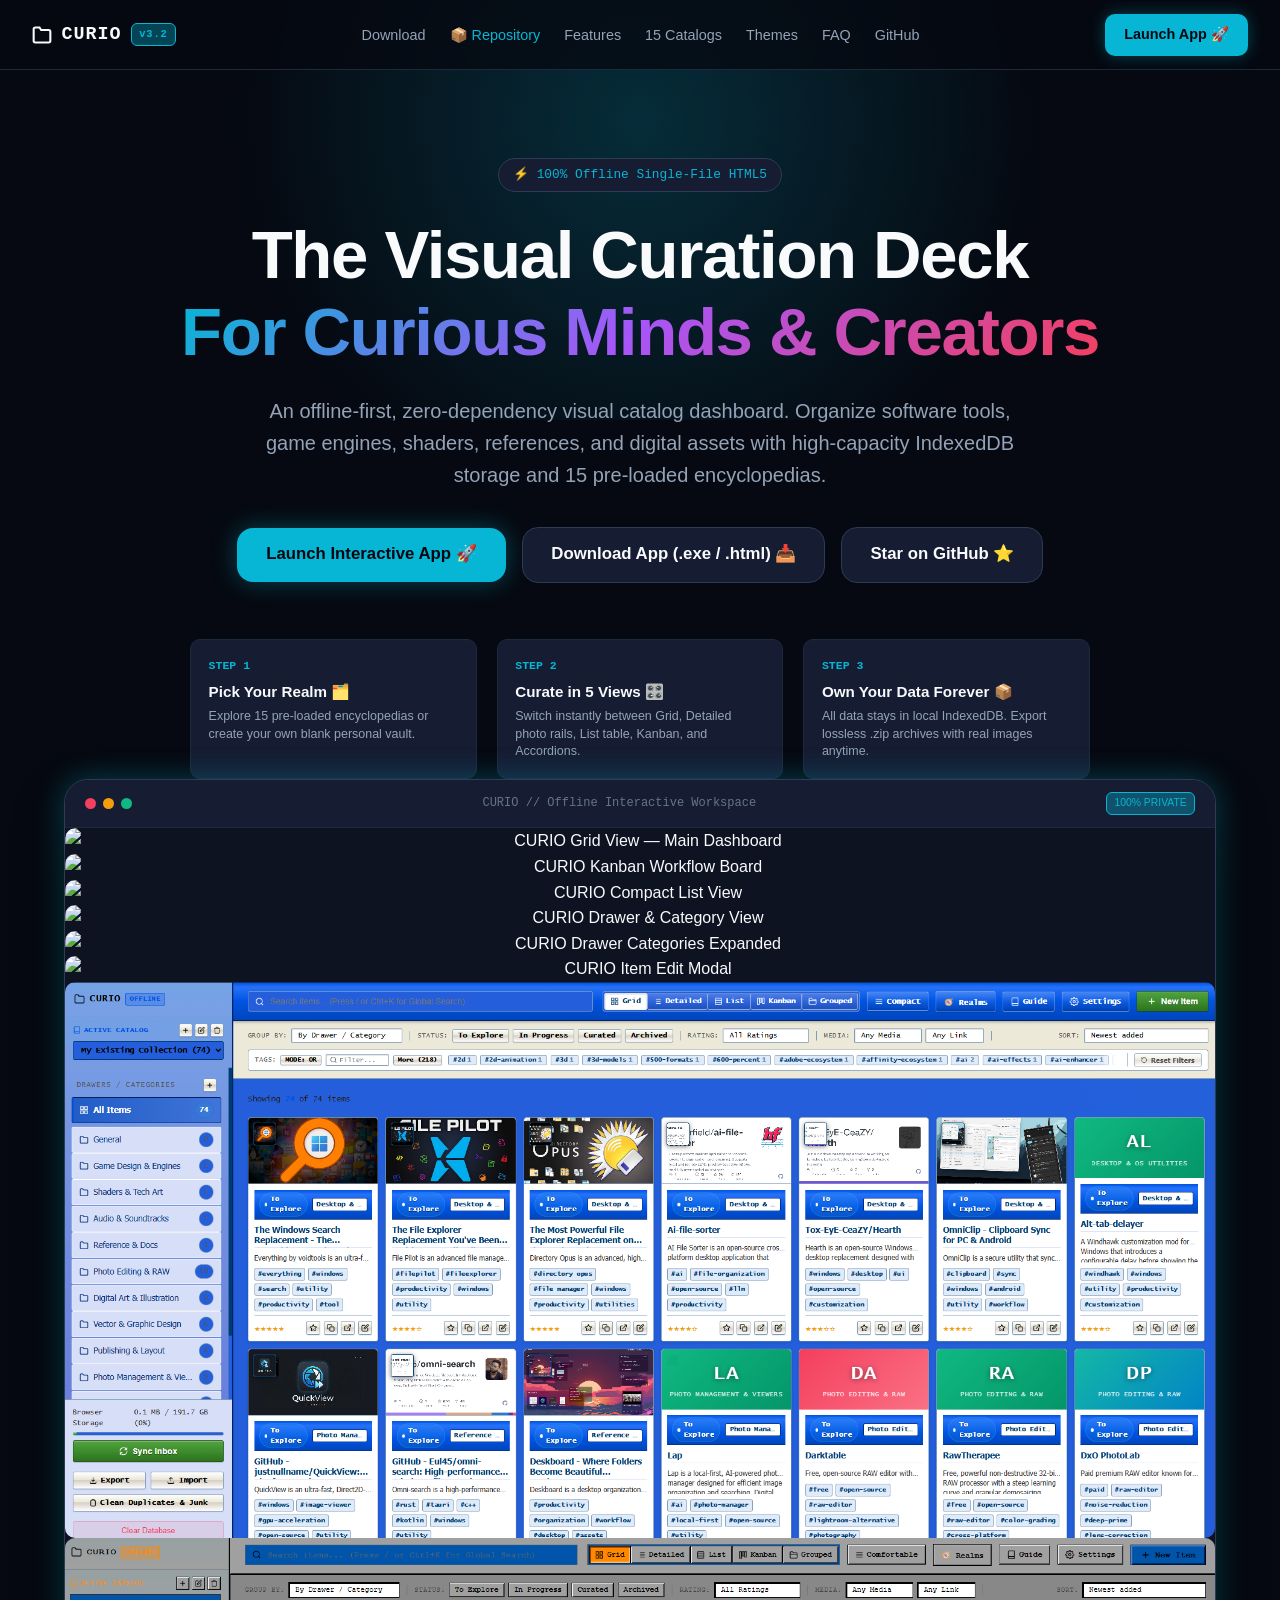
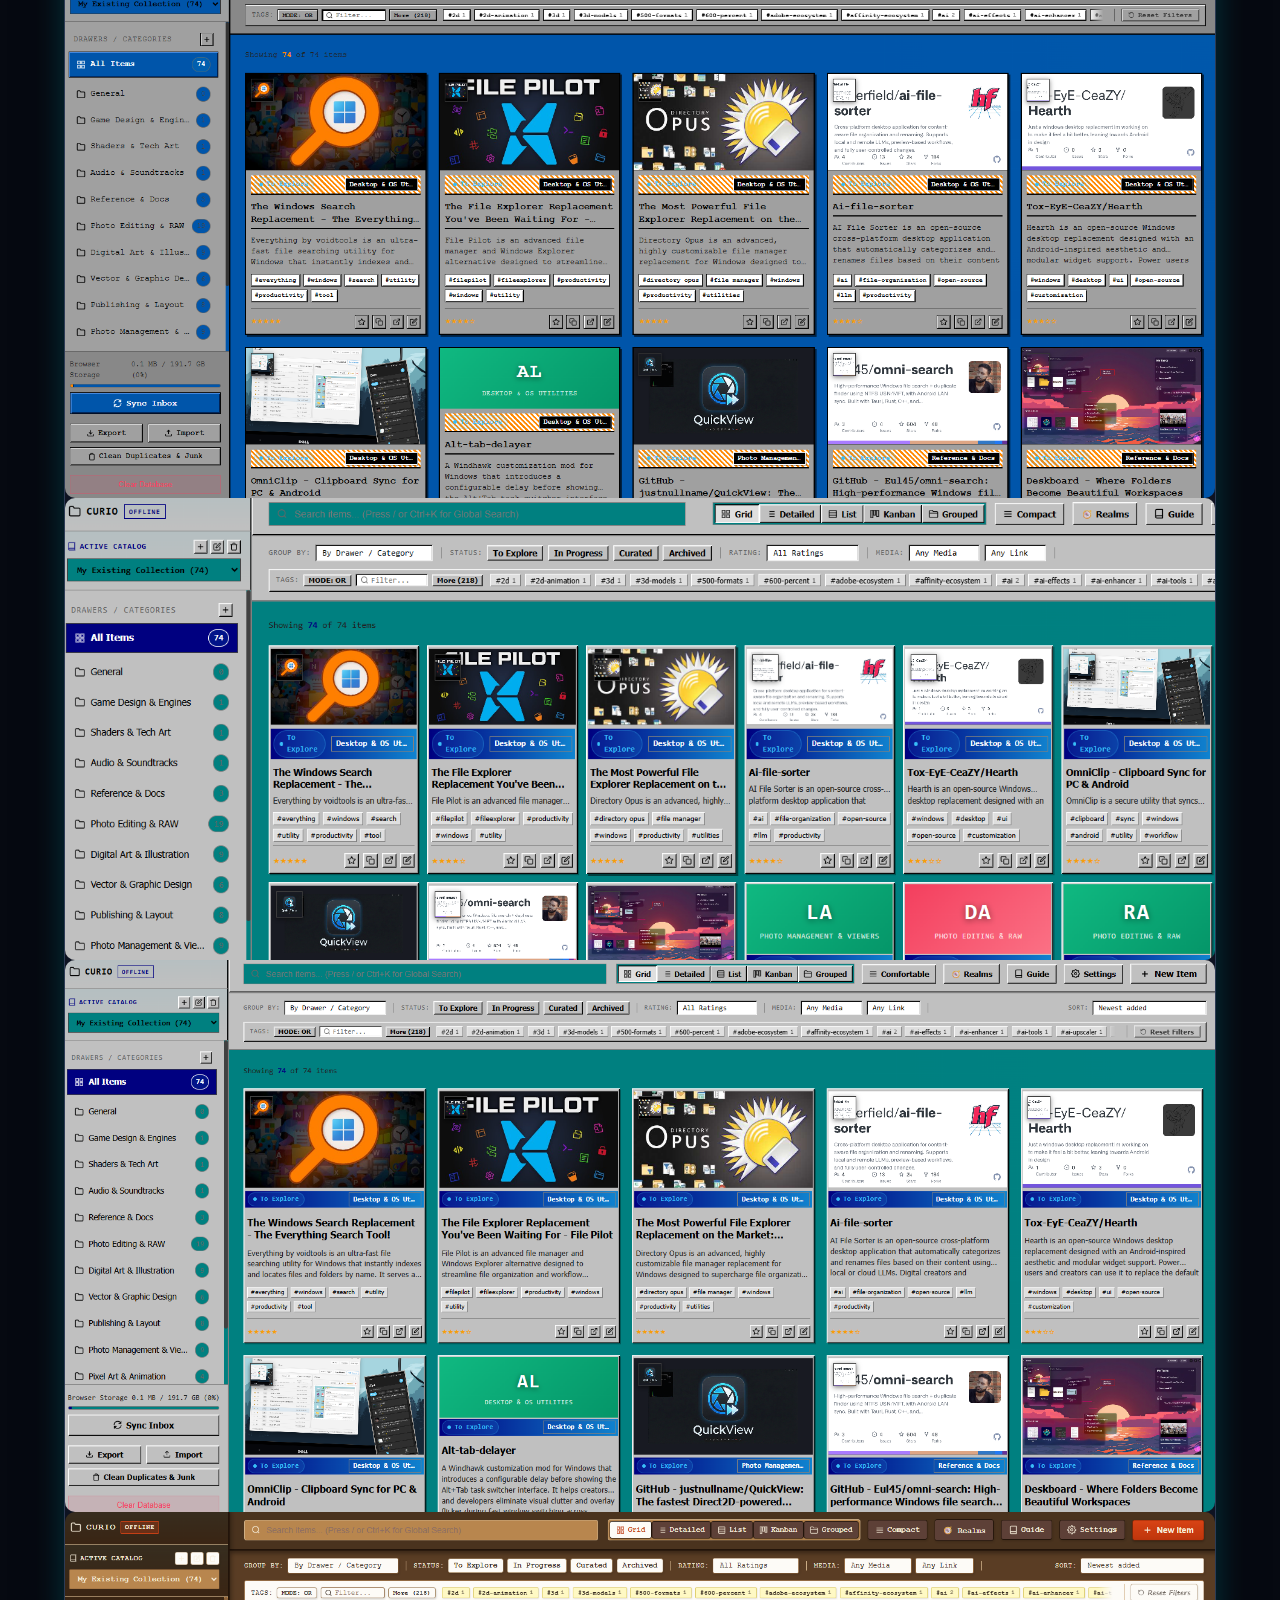
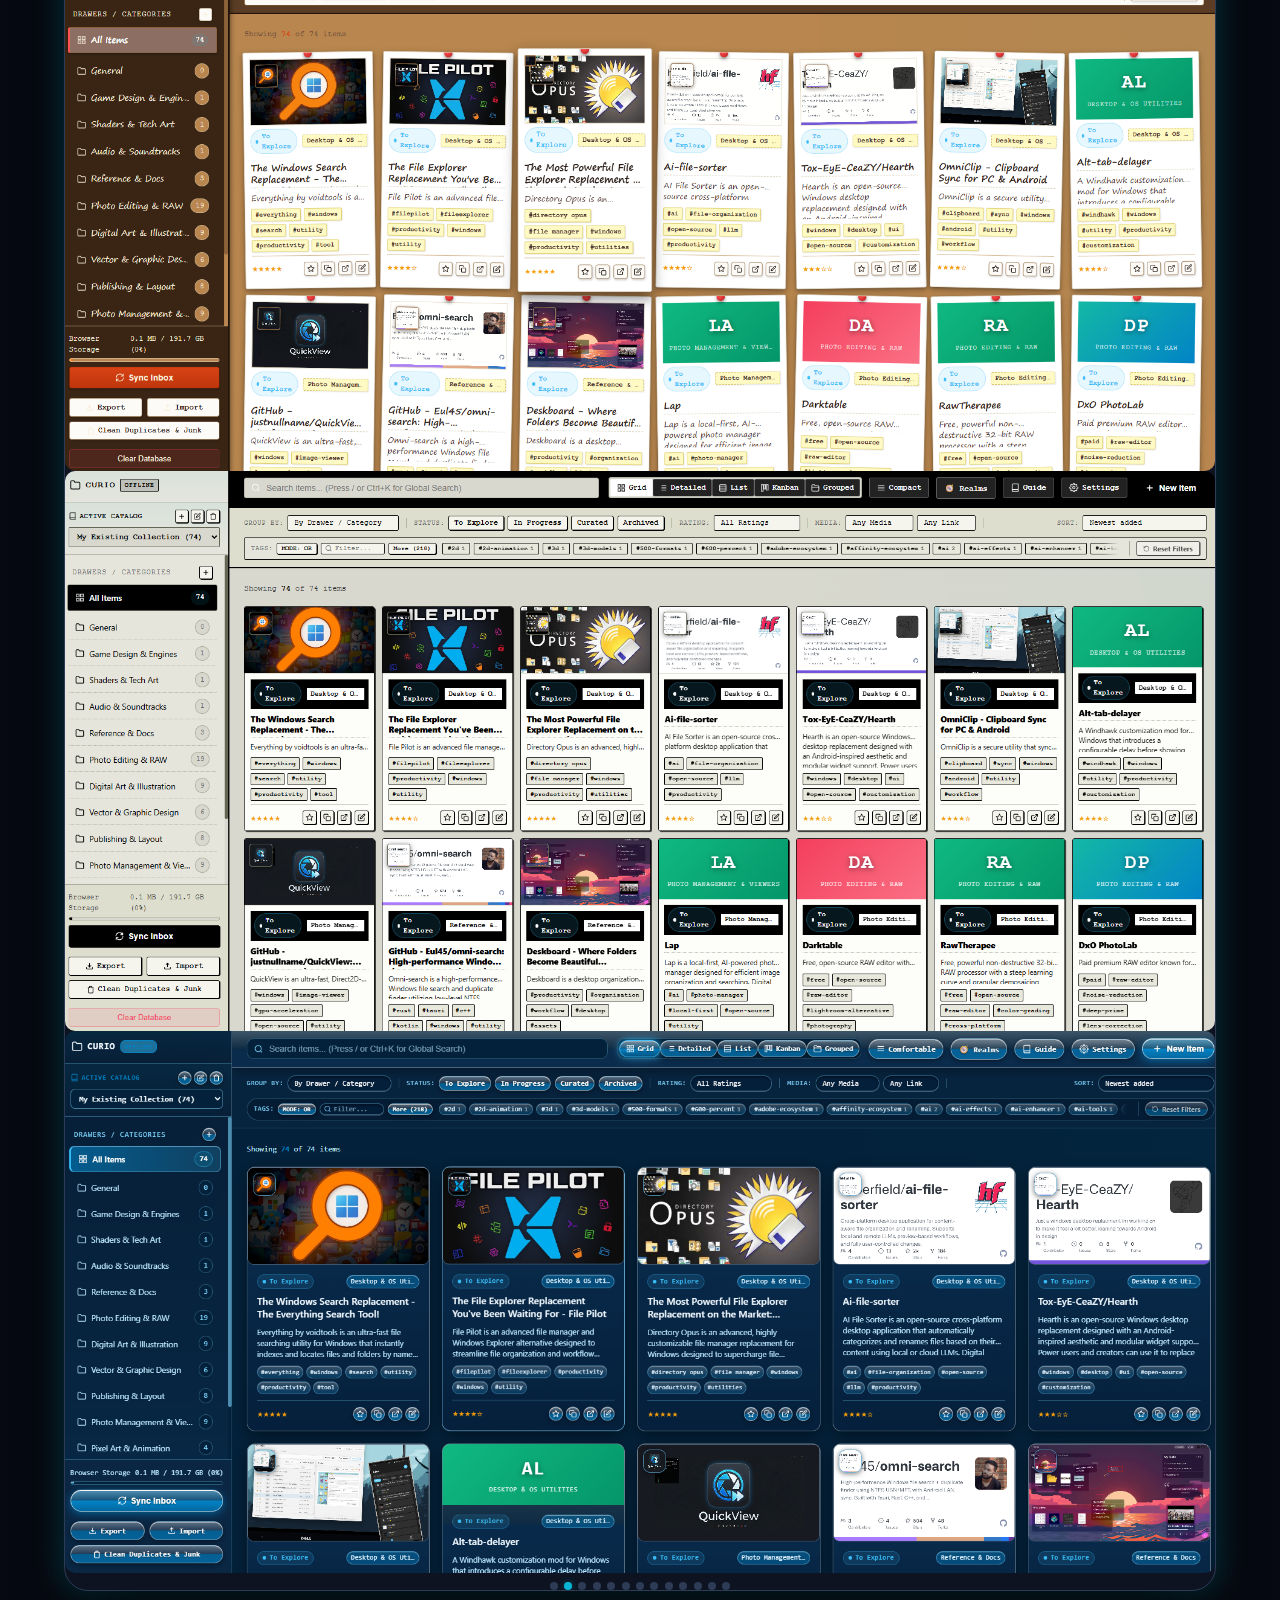
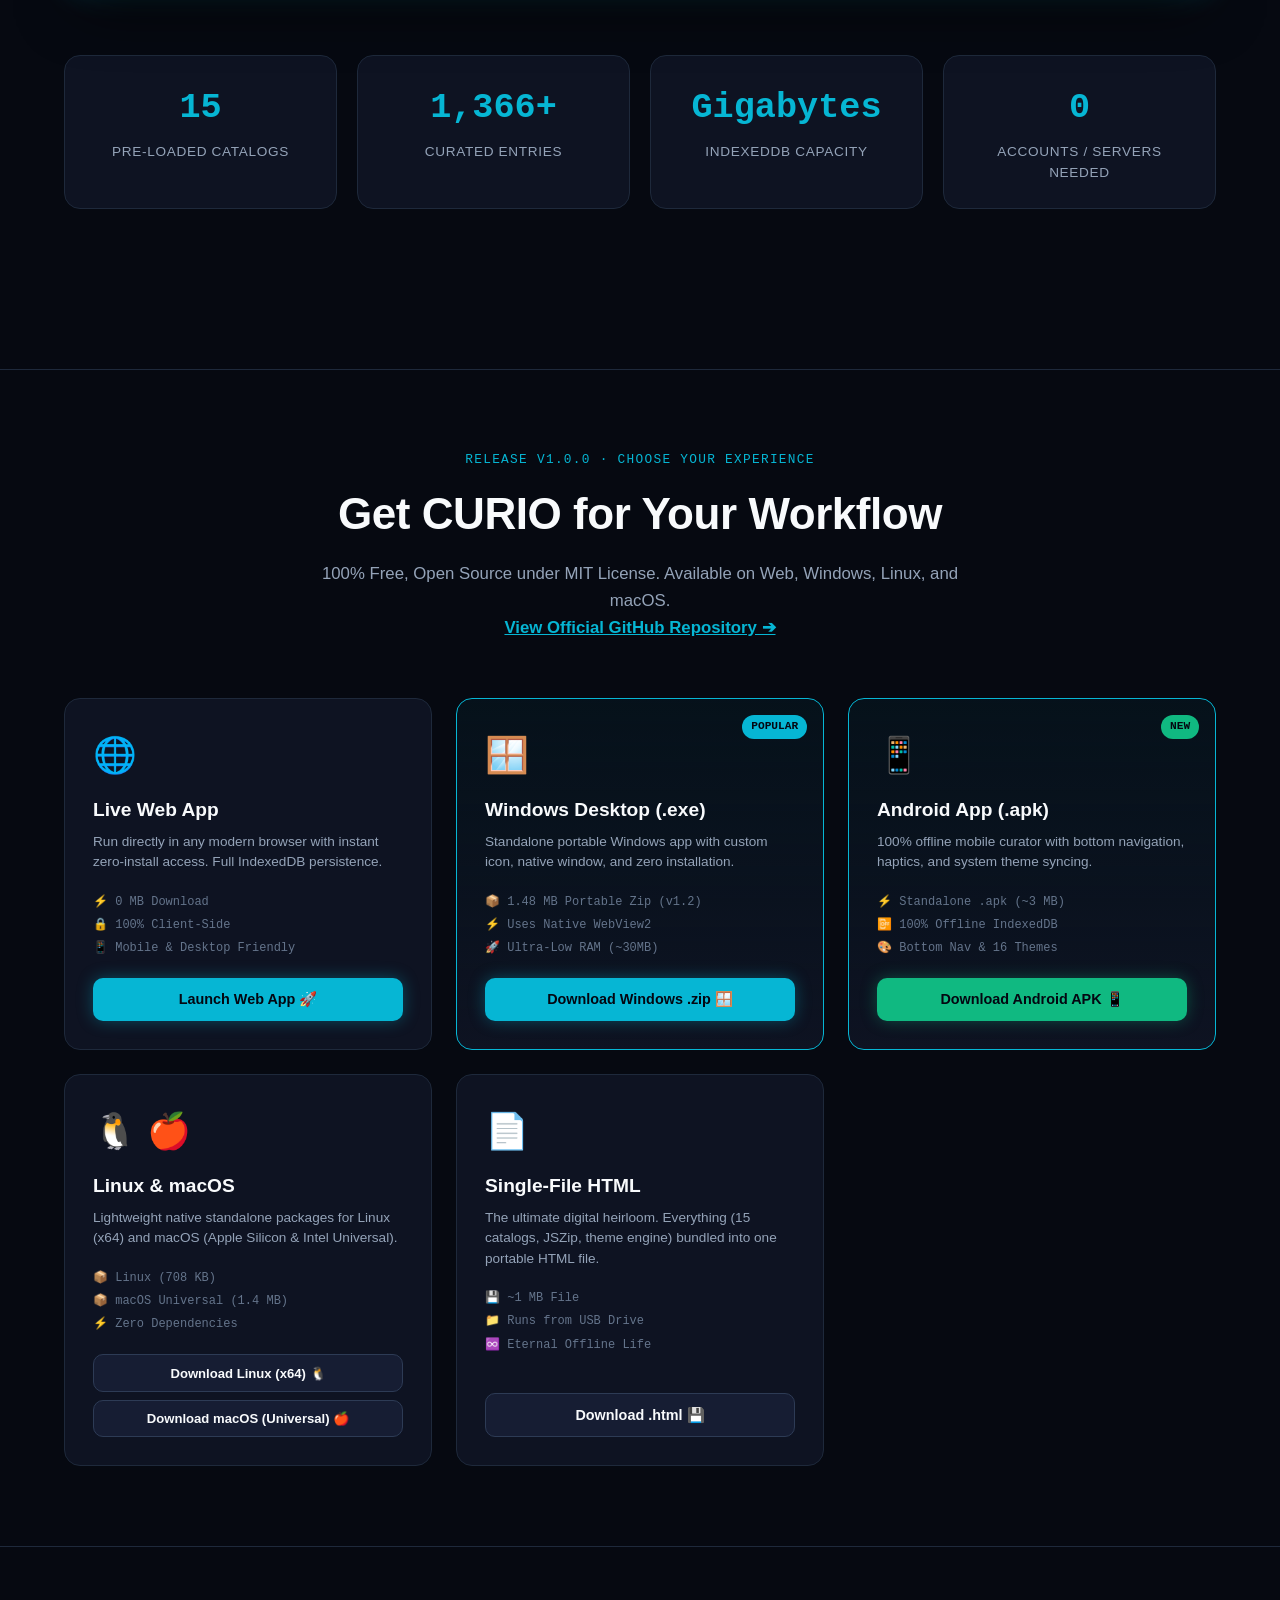
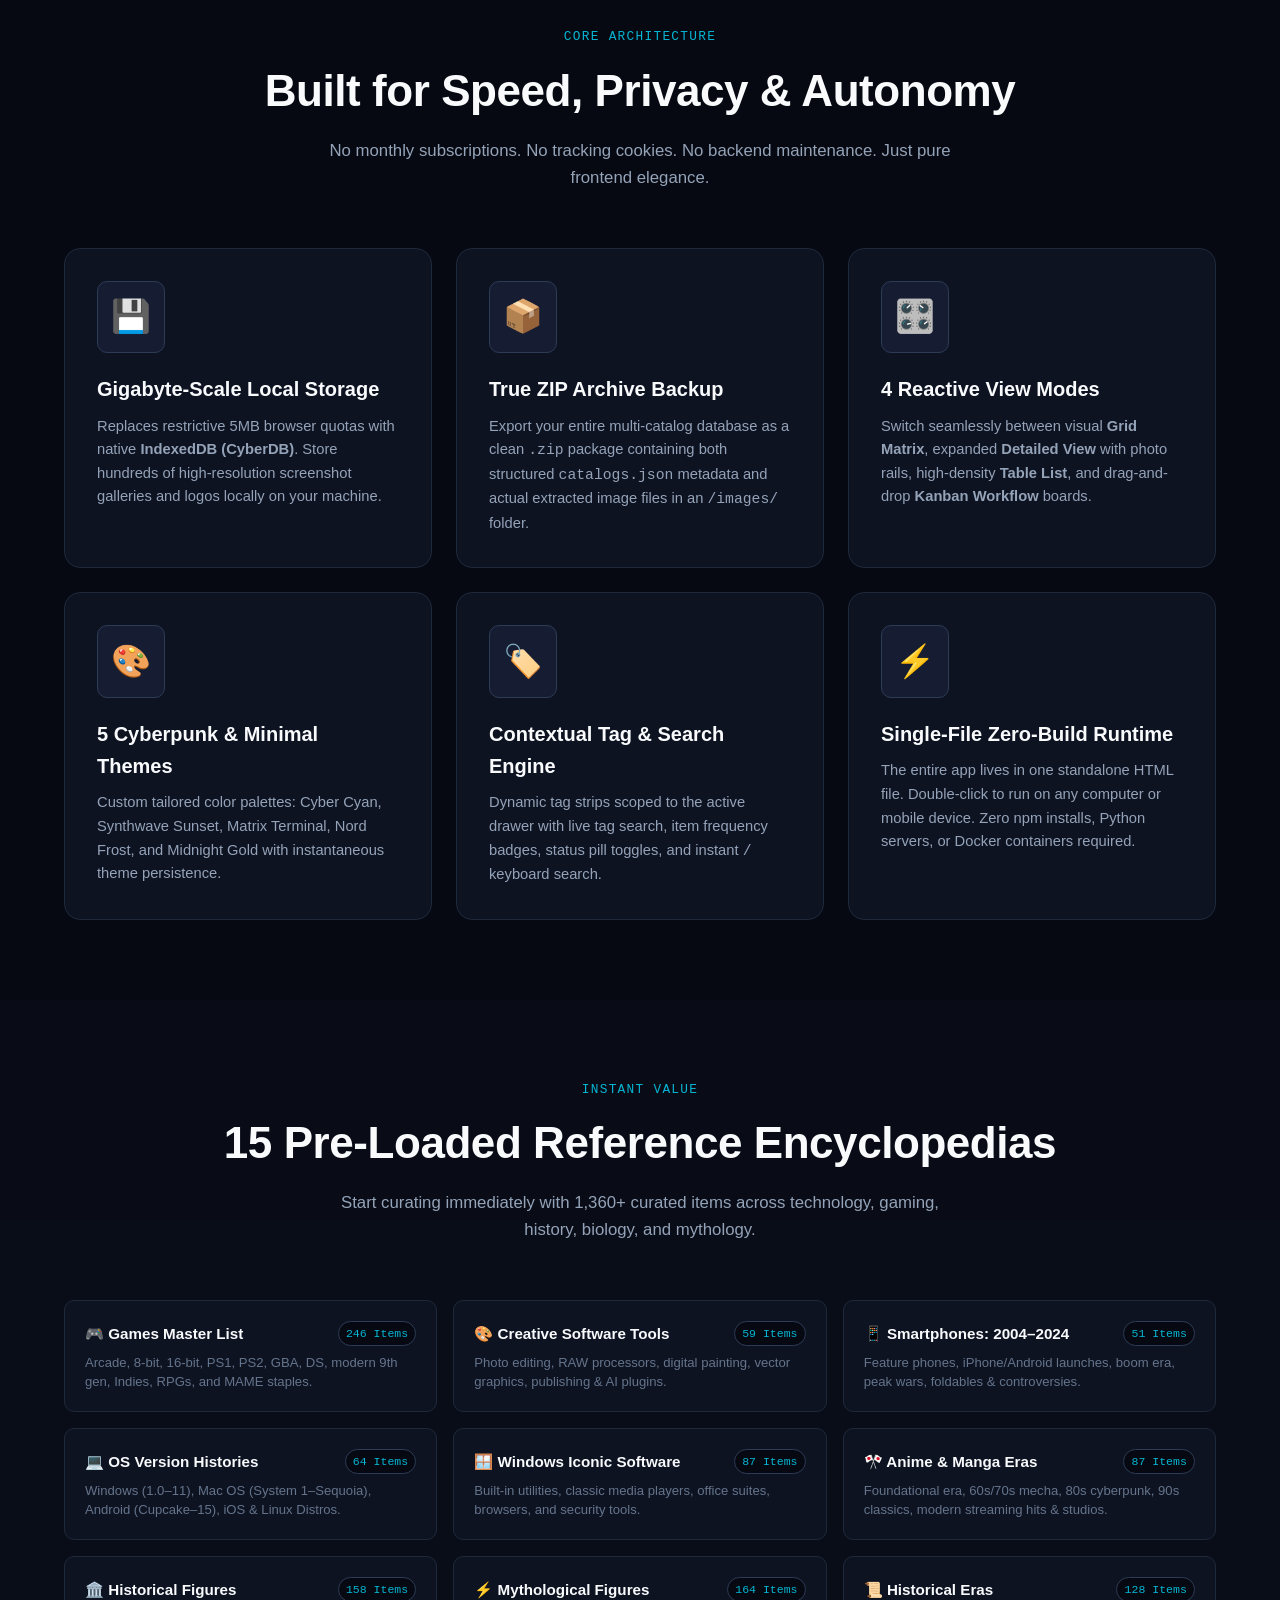
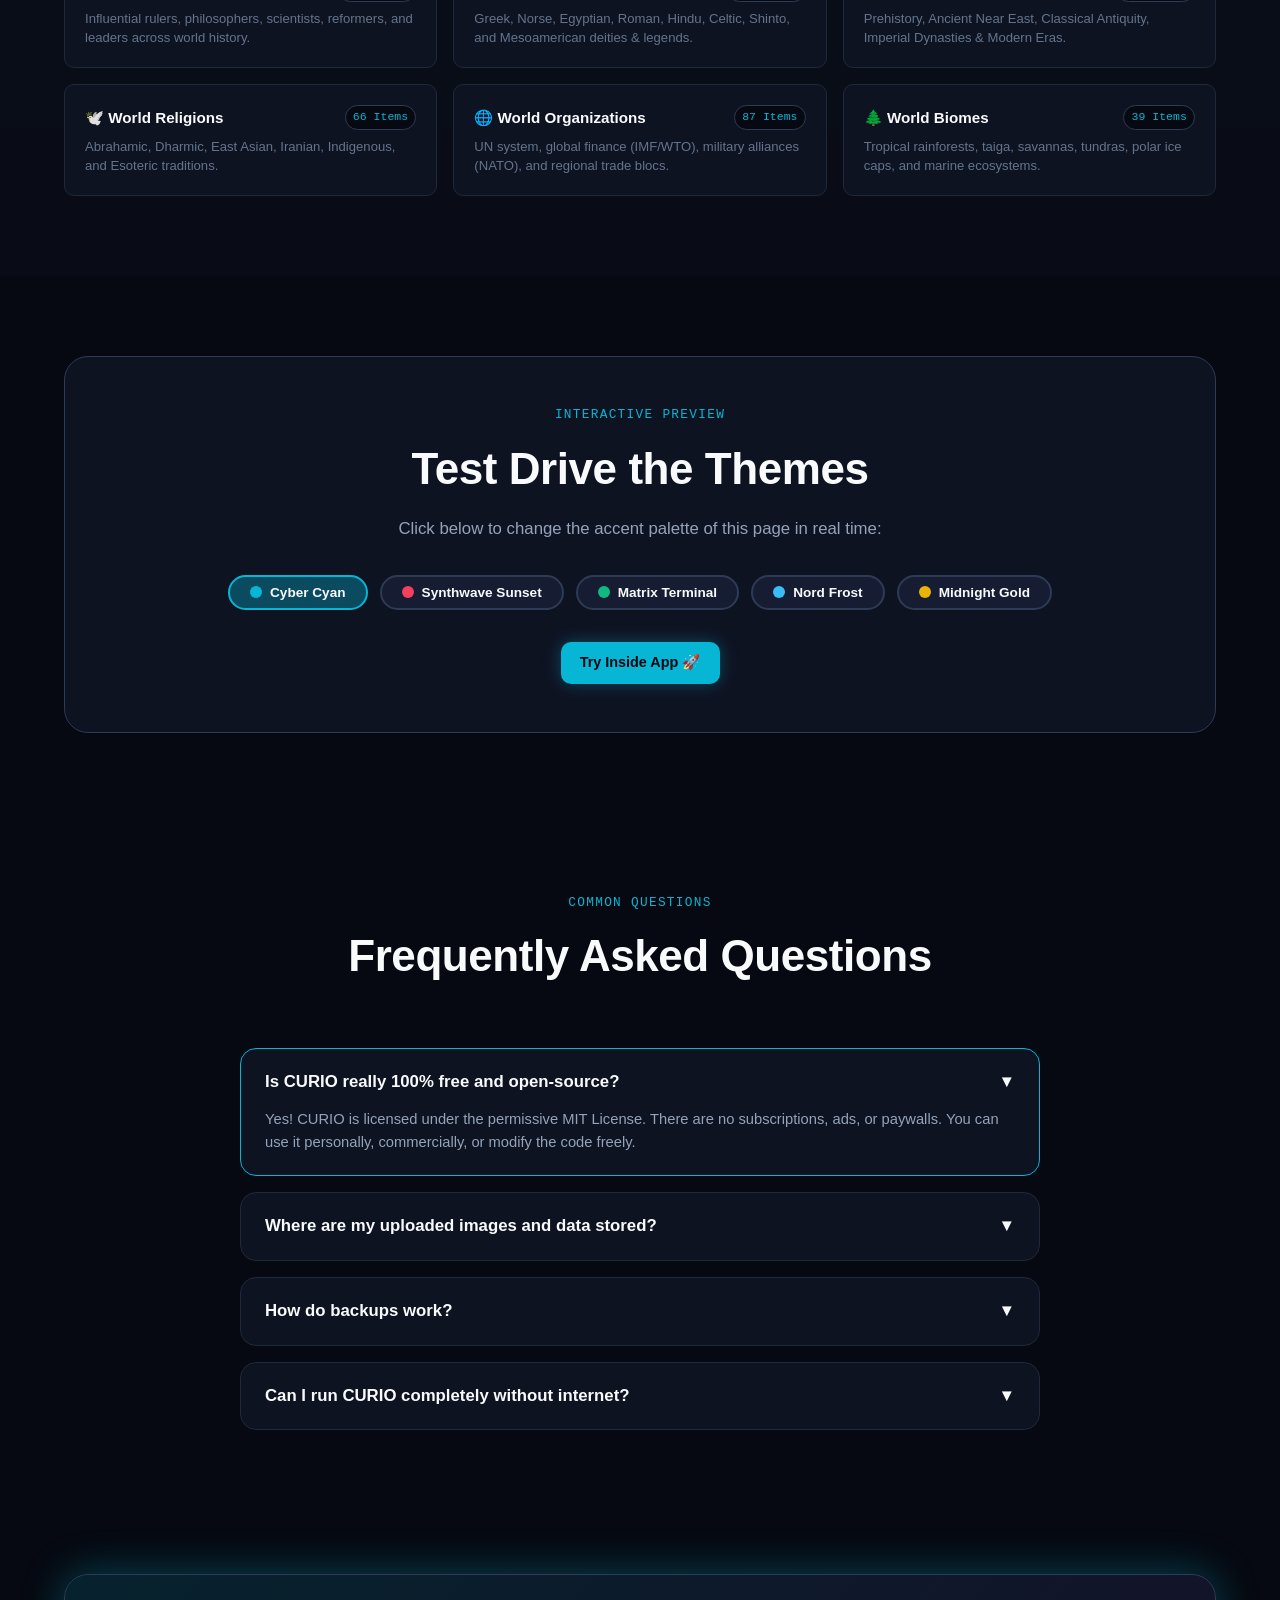
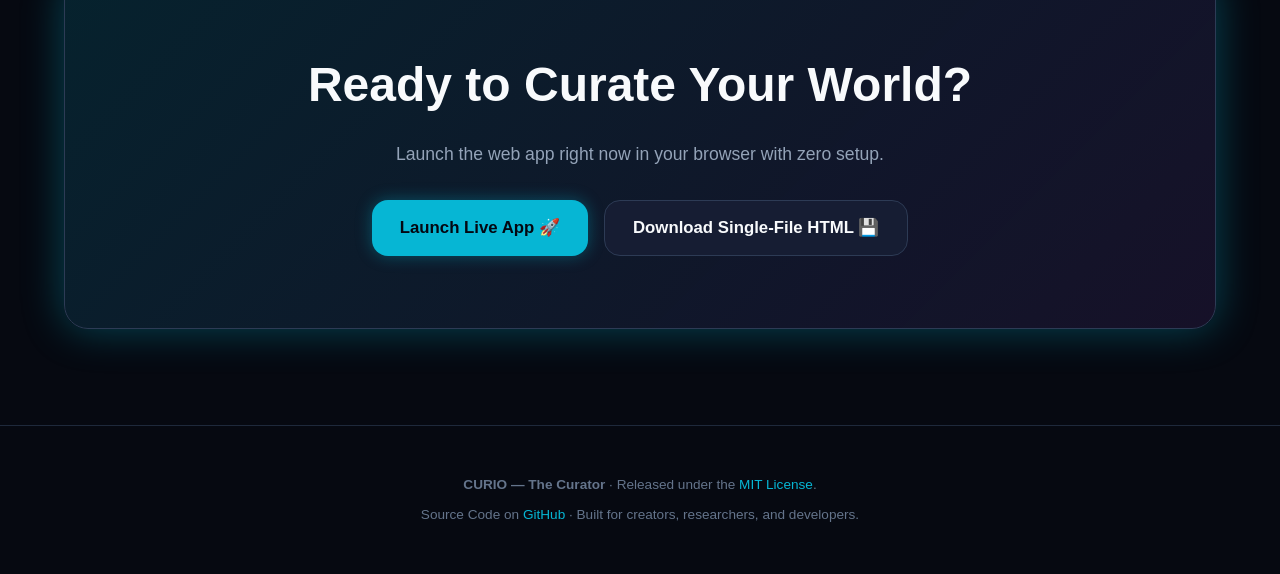
==== commit b59f9756: "sync: update index.html landing page and clarify app vs website URLs in README" ====
--- a/index.html
+++ b/index.html
@@ -806,6 +806,13 @@
   <img class="carousel-img" src="Screenshots/Drawer-View.png" alt="CURIO Drawer & Category View">
   <img class="carousel-img" src="Screenshots/Drawer-view_2.png" alt="CURIO Drawer Categories Expanded">
   <img class="carousel-img" src="Screenshots/Edit-view.png" alt="CURIO Item Edit Modal">
+  <img class="carousel-img" src="Screenshots/Win_XP.png" alt="CURIO — Windows XP Luna Theme">
+  <img class="carousel-img" src="Screenshots/Win_XP_2.png" alt="CURIO — Windows XP Luna Theme (Detail View)">
+  <img class="carousel-img" src="Screenshots/Win_95.png" alt="CURIO — Windows 95 Chicago Theme">
+  <img class="carousel-img" src="Screenshots/Win_95_2.png" alt="CURIO — Windows 95 Chicago Theme (Detail View)">
+  <img class="carousel-img" src="Screenshots/Polaroid_Corkboard.png" alt="CURIO — Polaroid / Corkboard Theme">
+  <img class="carousel-img" src="Screenshots/PalmOS_PDA.png" alt="CURIO — Palm OS / PDA Theme">
+  <img class="carousel-img" src="Screenshots/Frutigar_Aero.png" alt="CURIO — Frutiger Aero Aqua Glass Theme">
   <div class="carousel-dots" id="carousel-dots"></div>
 </div>
       </div>
@@ -873,6 +880,22 @@
             </div>
           </div>
           <a href="CURIO-v1.2-Windows.zip" download="CURIO-v1.2-Windows.zip" class="btn btn-primary" style="width:100%; justify-content:center;">Download Windows .zip 🪟</a>
+        </div>
+
+        <!-- Card 3: Android App (.apk) -->
+        <div class="download-card featured">
+          <span class="download-card-badge" style="background:#10b981; color:#040711;">NEW</span>
+          <div>
+            <div class="download-card-icon">📱</div>
+            <h3 class="download-card-title">Android App (.apk)</h3>
+            <p class="download-card-desc">100% offline mobile curator with bottom navigation, haptics, and system theme syncing.</p>
+            <div class="download-card-meta">
+              <span>⚡ Standalone .apk (~3 MB)</span>
+              <span>📴 100% Offline IndexedDB</span>
+              <span>🎨 Bottom Nav & 16 Themes</span>
+            </div>
+          </div>
+          <a href="https://github.com/fldlvgox-ux/Curio/releases/latest" target="_blank" class="btn btn-primary" style="width:100%; justify-content:center; background:#10b981; box-shadow:0 0 16px rgba(16,185,129,0.35);">Download Android APK 📱</a>
         </div>
 
         <!-- Card 3: Linux & macOS Desktop -->
